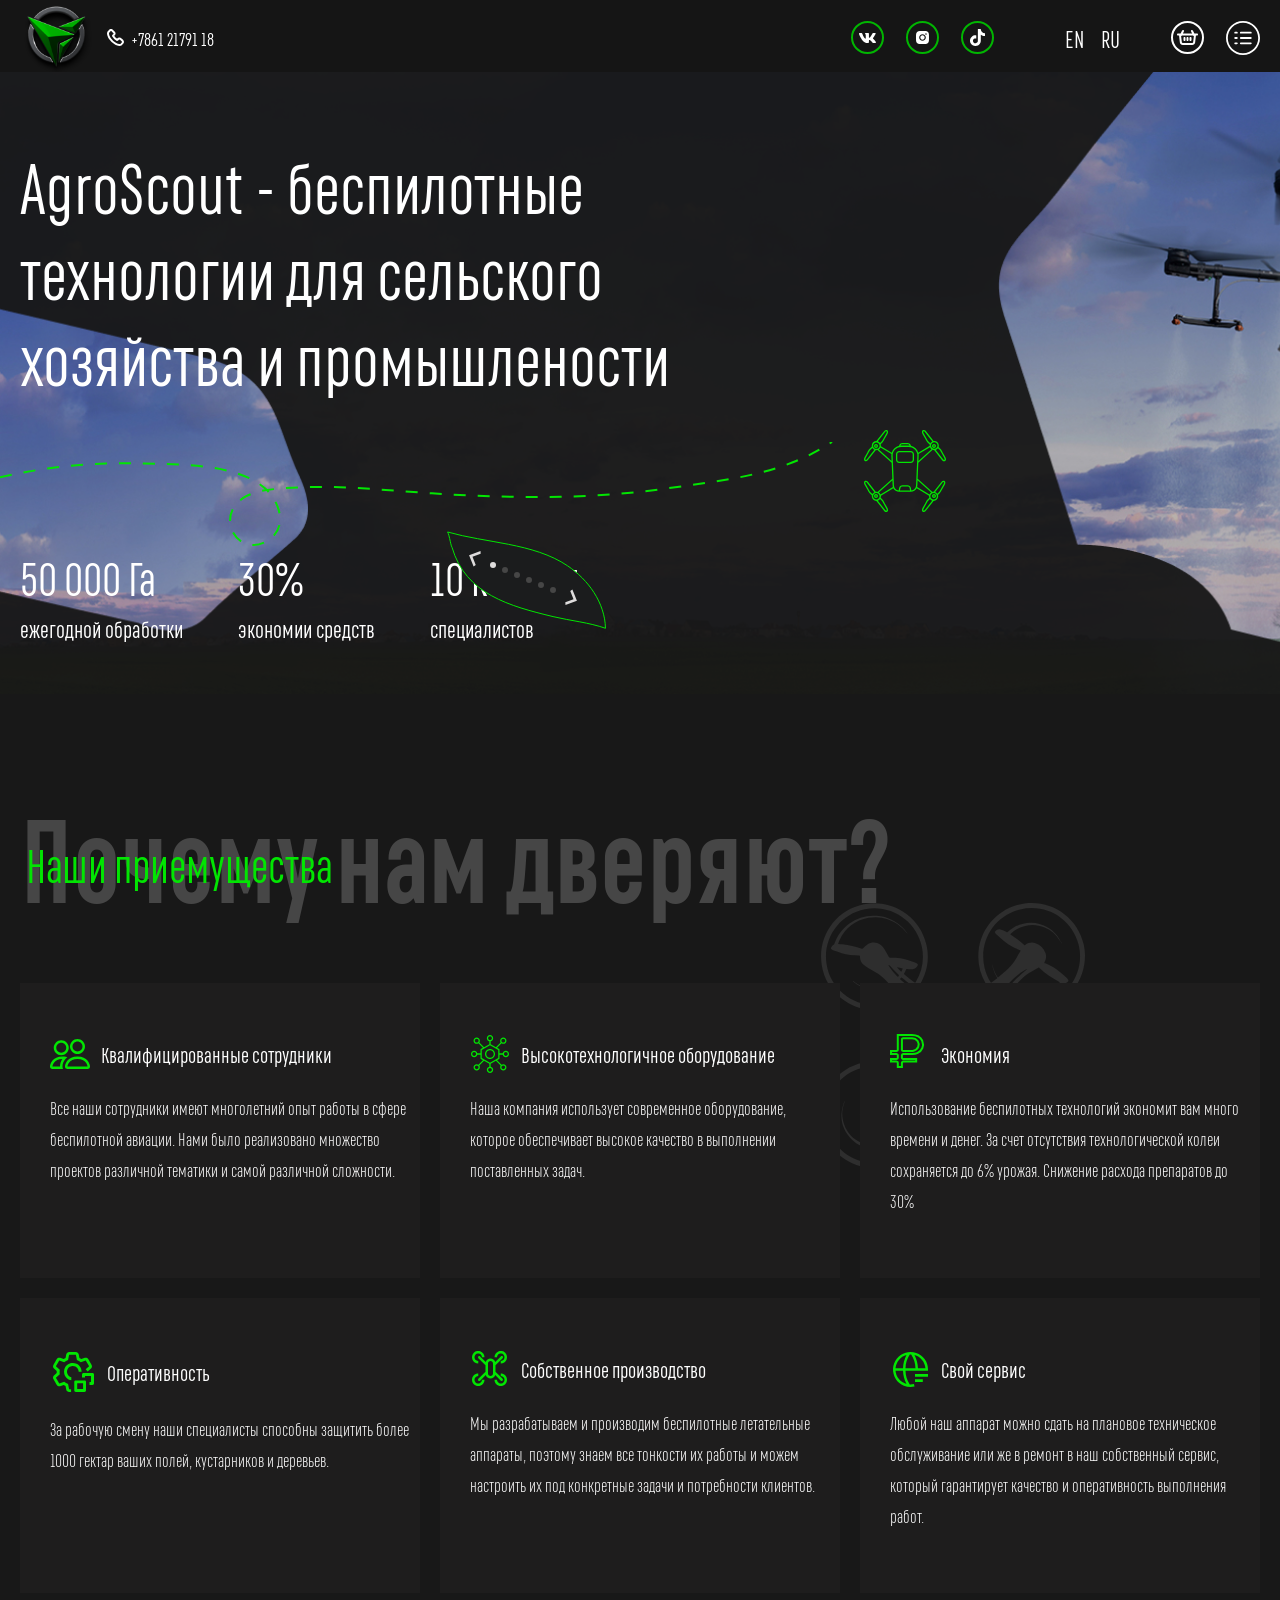
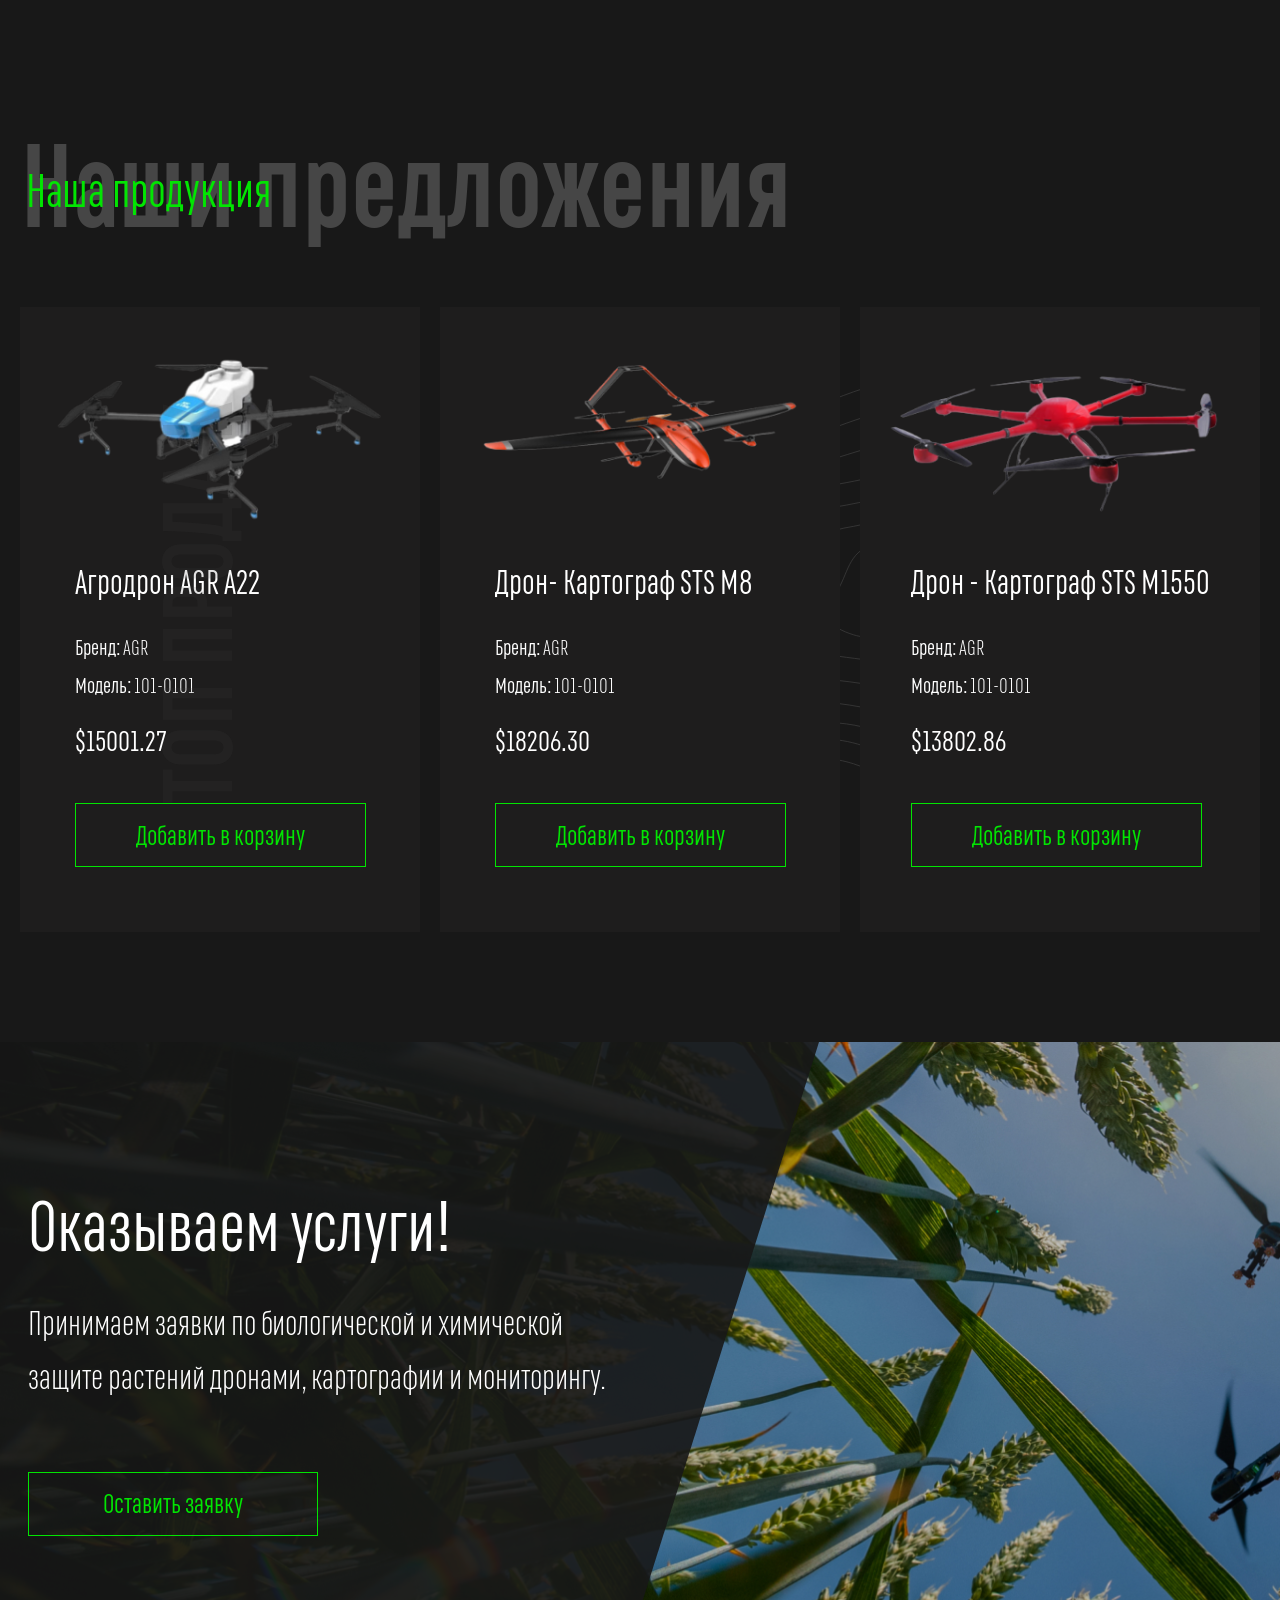
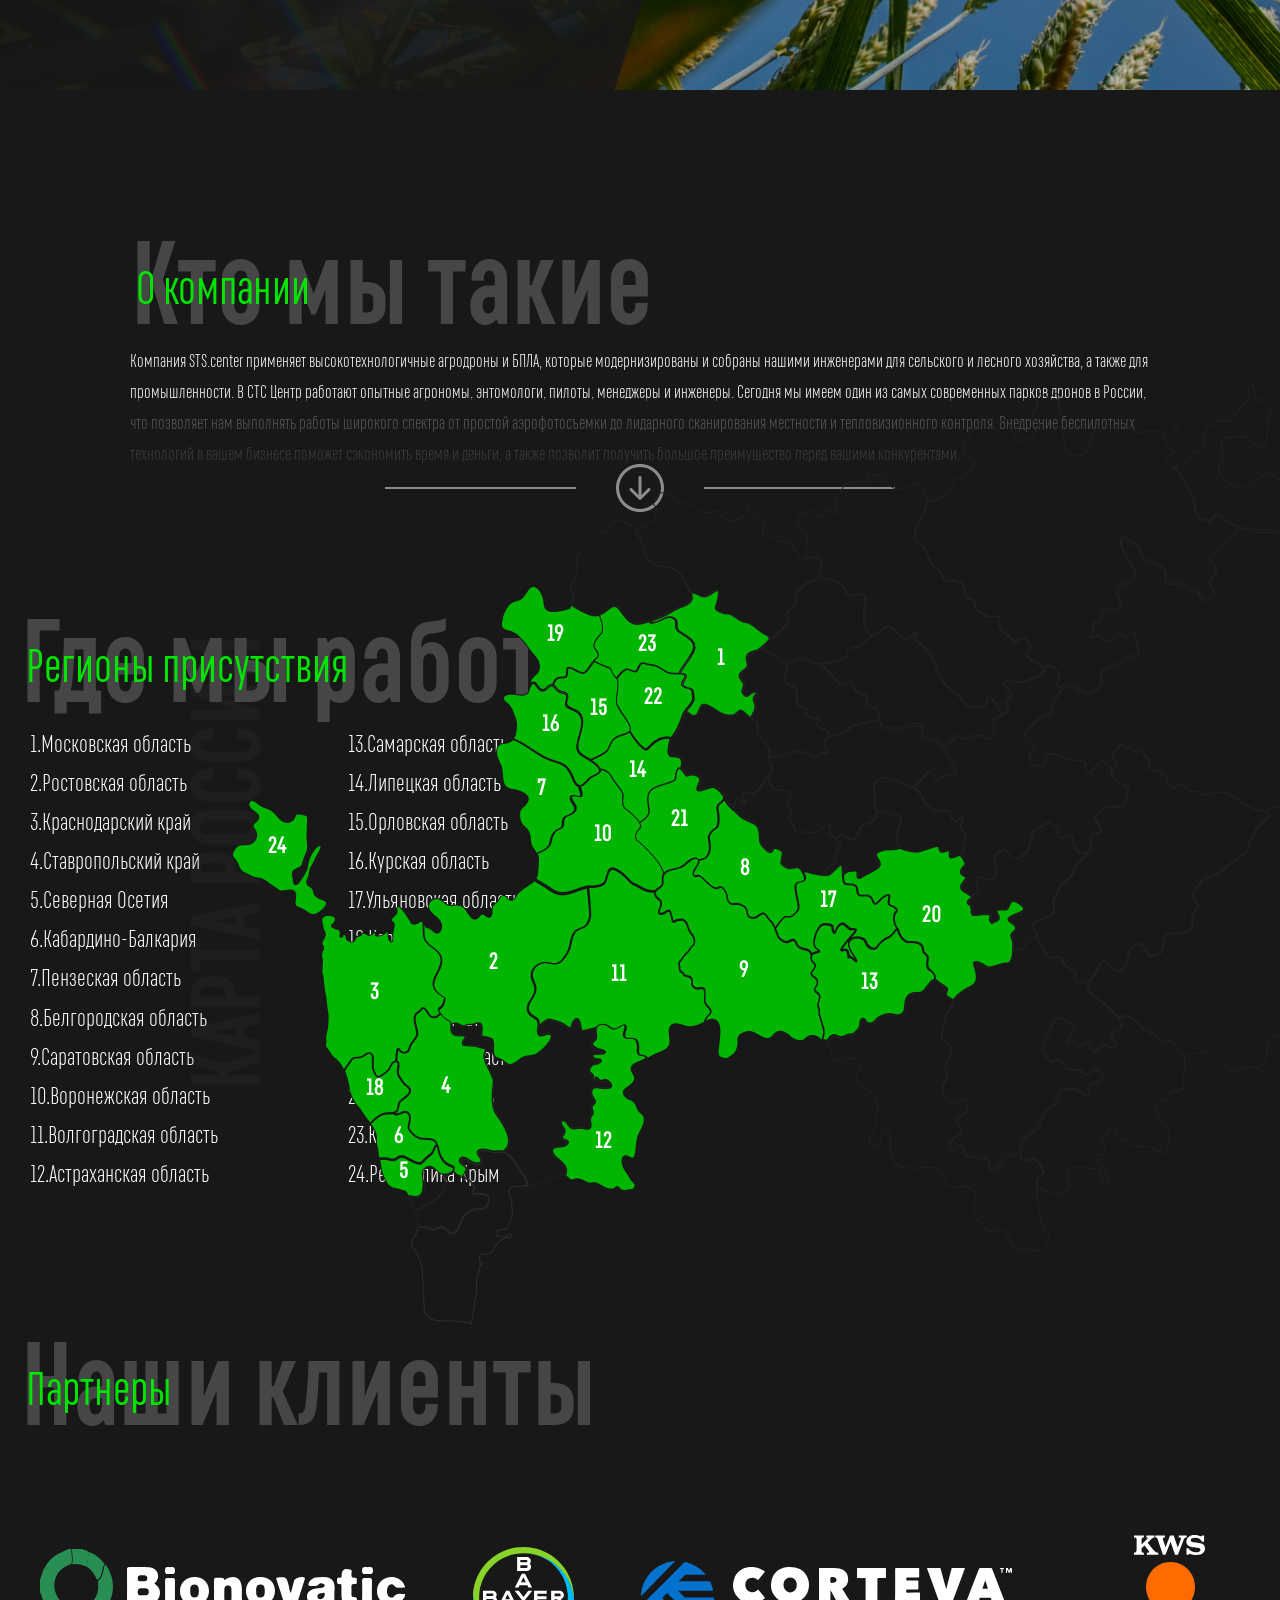
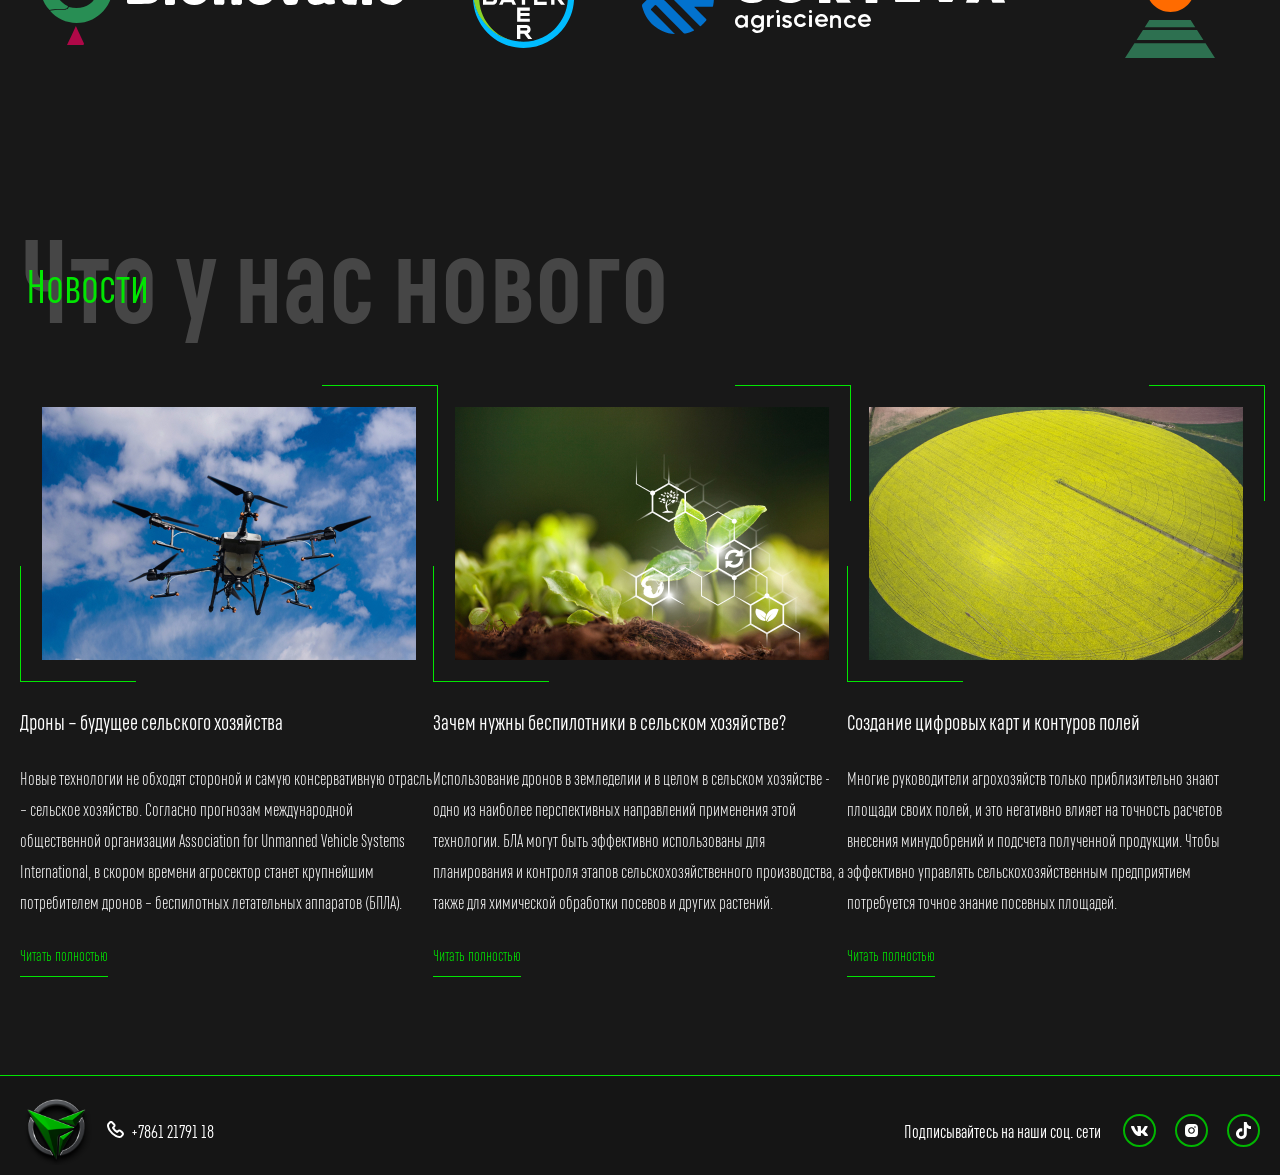
==== index.html @ d93235b0 "Drones ComV1" ====
<!DOCTYPE html>
<html lang="en">
<head>
    <meta charset="UTF-8">
    <meta name="viewport" content="width=device-width, initial-scale=1.0">
    <title>Главная</title>
    <link rel="stylesheet" href="style/main.css">
    <meta name="description" content="AgroScout - беспилотные технологии для сельского хозяйства и промышлености">
    <meta name="keywords" content="Дроны, Магазин, Покупка, Беспилотники, Сельское, Хозяйство">
    <link rel="shortcut icon" href="img/logo.ico" type="image/x-icon">
    <link rel="icon" href="img/logo.ico" type="Image/x-icon">
</head>
<body>
    <header>
        <div class="container">
            <div class="header">
                <div class="header__left">
                    <a href="index.html" class="logo"><img src="img/logo.svg" alt="logo"></a>
                    <a href="tel:+375290000000" class="tel"><img src="img/tel.svg" alt="tel">+7861 21791 18</a>
                </div>
                <div class="header__right">
                    <ul>
                        <li><a href="#"><img src="img/vk.svg" alt="vk"></a></li>
                        <li><a href="#"><img src="img/inst.svg" alt="inst"></a></li>
                        <li><a href="#"><img src="img/tt.svg" alt="tt"></a></li>
                    </ul>
                    <div class="langBar"><button>en</button><button>ru</button></div>
                    <div class="menu">
                        <button><img src="img/basket.svg" alt="basket"></button>
                        <button><img src="img/menu.svg" alt="menu"></button>
                    </div>
                </div>
            </div>
        </div>
    </header>
    <section class="main" id="main">
        <div class="container">
            <h1>AgroScout - беспилотные технологии для сельского хозяйства и промышлености</h1>
            <div class="lines">
                <img src="img/lineAr.svg" alt="lineAr">
                <img src="img/droneGr.svg" alt="droneGr" class="lines__drone">
            </div>
            <div class="plush">
                <div class="plush__content">
                    <div class="plushBg">
                        <img src="img/plush.svg" alt="plush">
                    </div>
                    <div class="textSlide">
                        <button id="arrowBgLeft">
                            <img src="img/arrow.svg" alt="arrow">
                        </button>
                            <ul class="points">
                                <li class="active" id="pointBg"></li>
                                <li id="pointBg"></li>
                                <li id="pointBg"></li>
                                <li id="pointBg"></li>
                                <li id="pointBg"></li>
                                <li id="pointBg"></li>
                            </ul>
                            <button id="arrowBgRight">
                                <img src="img/arrow.svg" alt="arrow">
                            </button>
                </div>
                </div>
            </div>
            <ul class="adv">
                <li><span>50 000 Га</span>ежегодной обработки</li>
                <li><span>30% </span>экономии средств</li>
                <li><span>10 команд</span> специалистов</li>
            </ul>
        </div>
    </section>
    <section class="advan">
        <div class="container">
            <h2 class="title">
                Почему нам дверяют?
                <span>Наши приемущества </span>
            </h2>
            <div class="droneGray">
                <img src="img/droneGray.svg" alt="droneGray">
            </div>
            <div class="block">
                <div class="block__item">
                    <h3><img src="img/people.svg" alt="people">Квалифицированные сотрудники</h3>
                    <p>Все наши сотрудники имеют многолетний опыт работы в сфере беспилотной авиации. Нами было реализовано множество проектов различной тематики и самой различной сложности.   </p>
                </div>
                <div class="block__item">
                    <h3><img src="img/tech.svg" alt="tech">Высокотехнологичное оборудование</h3>
                    <p>Наша компания использует современное оборудование, которое обеспечивает высокое качество в выполнении поставленных задач. </p>
                </div>
                <div class="block__item">
                    <h3><img src="img/save.svg" alt="save">Экономия</h3>
                    <p>Использование беспилотных технологий экономит вам много времени и денег. За счет отсутствия технологической колеи сохраняется до 6% урожая. Снижение расхода препаратов до 30%</p>
                </div>
                <div class="block__item">
                    <h3><img src="img/set.svg" alt="set">Оперативность</h3>
                    <p>За рабочую смену наши специалисты способны защитить более 1000 гектар ваших полей, кустарников и деревьев.</p>
                </div>
                <div class="block__item">
                    <h3><img src="img/droneIc.svg" alt="droneIc">Собственное производство </h3>
                    <p>Мы разрабатываем и производим беспилотные летательные аппараты, поэтому знаем все тонкости их работы и можем настроить их под конкретные задачи и потребности клиентов.</p>
                </div>
                <div class="block__item">
                    <h3><img src="img/world.svg" alt="world">Свой сервис</h3>
                    <p>Любой наш аппарат можно сдать на плановое техническое обслуживание или же в ремонт в наш собственный сервис, который гарантирует качество и оперативность выполнения работ.  </p>
                </div>
            </div>
        </div>
    </section>
    <section class="product">
        <div class="container">
            <h2 class="title">Наши предложения<span>Наша продукция</span></h2>
            <div class="bgLine">
                <img src="img/bgLine.svg" alt="bgLine">
            </div>
            <p class="backText">
                топ продаж
            </p>
            <div class="block">
                <div class="block__item">
                    <img src="img/AGR22.png" alt="AGR22">
                    <div class="text">
                        <h3>Агродрон AGR A22</h3>
                        <ul>
                            <li>Бренд: <span>AGR</span></li>
                            <li>Модель: <span>101-0101</span></li>
                        </ul>
                        <p>$15001.27</p>
                        <button>Добавить в корзину</button>
                    </div>
                </div>
                <div class="block__item">
                    <img src="img/STS8.png" alt="STS8">
                    <div class="text">
                        <h3>Дрон- Картограф STS M8</h3>
                        <ul>
                            <li>Бренд: <span>AGR</span></li>
                            <li>Модель: <span>101-0101</span></li>
                        </ul>
                        <p>$18206.30</p>
                        <button>Добавить в корзину</button>
                    </div>
                </div>
                <div class="block__item">
                    <img src="img/STS1550.png" alt="STS1550">
                    <div class="text">
                        <h3>Дрон - Картограф STS M1550</h3>
                        <ul>
                            <li>Бренд: <span>AGR</span></li>
                            <li>Модель: <span>101-0101</span></li>
                        </ul>
                        <p>$13802.86</p>
                        <button>Добавить в корзину</button>
                    </div>
                </div>
            </div>
        </div>
    </section>
    <section class="serv">
        <div class="container">
            <div class="text">
                <h2>Оказываем услуги!</h2>
                <p>Принимаем заявки по биологической и химической защите растений дронами, картографии и мониторингу.</p>
                <button>Оставить заявку</button>
            </div>
        </div>
    </section>
    <section class="about">
        <div class="container">
            <h2 class="title">Кто мы такие<span>О компании</span></h2>
            <div class="textTran">
                <p>Компания STS.center применяет высокотехнологичные агродроны и БПЛА, которые модернизированы и собраны нашими инженерами для сельского и лесного хозяйства, а также для промышленности. В СТС Центр работают опытные агрономы, энтомологи, пилоты, менеджеры и инженеры. Сегодня мы имеем один из самых современных парков дронов в России, что позволяет нам выполнять работы широкого спектра от простой аэрофотосъемки до лидарного сканирования местности и тепловизионного контроля. Внедрение беспилотных технологий в вашем бизнесе поможет сэкономить время и деньги, а также позволит получить большое преимущество перед вашими конкурентами.</p>
                <div class="blockView">
                    <div class="dark"></div>
                    <div class="arr">
                        <div class="line"></div>
                        <button><img src="img/arrowBtn.svg" alt="arrowBtn"></button>
                        <div class="line"></div>
                    </div>
                </div>
            </div>
        </div>
    </section>
    <section class="map">
        <div class="container">
            <h2 class="title">Где мы работаем<span>Регионы присутствия</span></h2>
            <p class="backText">
                карта россии
            </p>
            <div class="block">
                <ul>
                    <li>Московская область</li>
                    <li>Ростовская область</li>
                    <li>Краснодарский край</li>
                    <li>Ставропольский край</li>
                    <li>Северная Осетия</li>
                    <li>Кабардино-Балкария</li>
                    <li>Пензеская область</li>
                    <li>Белгородская область</li>
                    <li>Саратовская область</li>
                    <li>Воронежская область</li>
                    <li>Волгоградская область</li>
                    <li>Астраханская область</li>
                    <li>Самарская область</li>
                    <li>Липецкая область</li>
                    <li>Орловская область</li>
                    <li>Курская область</li>
                    <li>Ульяновская область</li>
                    <li>Карачаево-Черкессия</li>
                    <li>Брянская область</li>
                    <li>Республика Татарстан</li>
                    <li>Тамбовская область</li>
                    <li>Тульская область</li>
                    <li>Калужская область</li>
                    <li>Республика Крым</li>
                </ul>
            </div>
            <div class="mapImg">
                <img src="img/map.png" alt="map">
            </div>
        </div>
    </section>
    <section class="par">
        <div class="container">
            <h2 class="title">Наши клиенты <span>Партнеры</span></h2>
            <div class="block"><a href="#"><img src="img/bio.svg" alt="bio"></a><a href="#"><img src="img/bay.svg" alt="bay"></a><a href="#"><img src="img/cort.svg" alt="cort"></a><a href="#"><img src="img/kws.svg" alt="kws"></a></div>
        </div>
    </section>
    <section class="news">
        <div class="container">
            <h2 class="title">Что у нас нового<span>Новости</span></h2>
            <div class="block">
                <div class="item">
                    <div class="new">
                        <img src="img/newFirst.jpg" alt="newFirst">
                    </div>
                    <h3>Дроны – будущее сельского хозяйства</h3>
                    <p>Новые технологии не обходят стороной и самую консервативную отрасль – сельское хозяйство. Согласно прогнозам международной общественной организации Association for Unmanned Vehicle Systems International, в скором времени агросектор станет крупнейшим потребителем дронов – беспилотных летательных аппаратов (БПЛА).</p>
                    <a href="#">Читать полностью</a>
                </div>
                <div class="item">
                    <div class="new">
                        <img src="img/newSecond.jpg" alt="newSecond">
                    </div>
                    <h3>Зачем нужны беспилотники в сельском хозяйстве?</h3>
                    <p>Использование дронов в земледелии и в целом в сельском хозяйстве - одно из наиболее перспективных направлений применения этой технологии. БЛА могут быть эффективно использованы для планирования и контроля этапов сельскохозяйственного производства, а также для химической обработки посевов и других растений. </p>
                    <a href="#">Читать полностью</a>
                </div>
                <div class="item">
                    <div class="new">
                        <img src="img/newThird.jpg" alt="newThird">
                    </div>
                    <h3>Создание цифровых карт и контуров полей</h3>
                    <p>Многие руководители агрохозяйств только приблизительно знают площади своих полей, и это негативно влияет на точность расчетов внесения минудобрений и подсчета полученной продукции. Чтобы эффективно управлять сельскохозяйственным предприятием потребуется точное знание посевных площадей.</p>
                    <a href="#">Читать полностью</a>
                </div>
            </div>
        </div>
    </section>
    <footer>
        <div class="container">
            <div class="footer">
                <div class="footer__left">
                    <a href="index.html" class="logo"><img src="img/logo.svg" alt="logo"></a>
                    <a href="tel:+37529000000" class="tel"><img src="img/tel.svg" alt="tel">+7861 21791 18</a>
                </div>
                <div class="footer__right">
                    <p>Подписывайтесь на наши соц. сети</p>
                    <ul>
                        <li><a href="#"><img src="img/vk.svg" alt="vk"></a></li>
                        <li><a href="#"><img src="img/inst.svg" alt="inst"></a></li>
                        <li><a href="#"><img src="img/tt.svg" alt="tt"></a></li>
                    </ul>
                </div>
            </div>
        </div>
    </footer>
    <script src="scripts/script.js"></script>
</body>
</html>
---- style/main.css ----
html {
  scroll-behavior: smooth;
}

body {
  background-color: var(--page-bg);
  color: var(--text-color);
  font-family: var(--font-main);
}

.container {
  padding: 0 var(--container-padding);
  max-width: var(--container-width);
  margin: 0 auto;
}

.container-right {
  /* overflow-x: hidden; */
  padding-left: calc((100% - var(--container-width)) / 2 + var(--container-padding));
}
@media (max-width: var(--laptop-size)) {
  .container-right {
    padding-left: var(--container-padding);
  }
}

.container-left {
  /* overflow-x: hidden; */
  padding-right: calc((100% - var(--container-width)) / 2 + var(--container-padding));
}
@media (max-width: var(--laptop-size)) {
  .container-left {
    padding-right: var(--container-padding);
  }
}

@font-face {
  font-family: "RF Rufo";
  src: url("../fonts/RFRufo-Regular.eot");
  src: local("../fonts/RFRufo-Regular"), local("RFRufo-Regular"), url("../fonts/RFRufo-Regular.eot?#iefix") format("embedded-opentype"), url("../fonts/RFRufo-Regular.woff2") format("woff2"), url("../fonts/RFRufo-Regular.woff") format("woff");
  font-weight: normal;
  font-style: normal;
}
@font-face {
  font-family: "RF Rufo";
  src: url("../fonts/RFRufo-Bold.eot");
  src: local("../fonts/RFRufo-Bold"), local("RFRufo-Regular"), url("../fonts/RFRufo-Bold?#iefix") format("embedded-opentype"), url("../fonts/RFRufo-Bold.woff2") format("woff2"), url("../fonts/RFRufo-Bold.woff") format("woff");
  font-weight: bold;
  font-style: normal;
}
@font-face {
  font-family: "RF Rufo";
  src: url("../fonts/RFRufo-Light.eot");
  src: local("../fonts/RFRufo-Light"), local("RFRufo-Regular"), url("../fonts/RFRufo-Light?#iefix") format("embedded-opentype"), url("../fonts/RFRufo-Light.woff2") format("woff2"), url("../fonts/RFRufo-Light.woff") format("woff");
  font-weight: 300;
  font-style: normal;
}
footer {
  background: #151515;
  border-top: 1px solid #02e502;
  padding: 20px 0 10px 0;
}
footer .footer {
  display: flex;
  align-items: center;
  justify-content: space-between;
}
footer .footer__left {
  display: flex;
  align-items: center;
  gap: 4px 11px;
}
footer .footer__left .tel {
  display: flex;
  align-items: center;
  gap: 2px;
  font-family: var(--font-family);
  font-weight: 400;
  font-size: 18px;
  color: #fff;
}
footer .footer__right {
  display: flex;
  align-items: center;
  gap: 22px;
}
footer .footer__right p {
  font-family: var(--font-family);
  font-weight: 400;
  font-size: 18px;
  line-height: 100%;
  color: #fff;
}
footer .footer__right ul {
  display: flex;
  align-items: center;
  gap: 19px;
}

header {
  background: #151515;
  padding-top: 3px;
}
header .header {
  display: flex;
  align-items: center;
  justify-content: space-between;
}
header .header__left {
  display: flex;
  align-items: center;
  gap: 11px;
}
header .header__left .tel {
  display: flex;
  align-items: center;
  gap: 2px;
  font-family: var(--font-family);
  font-weight: 400;
  font-size: 18px;
  color: #fff;
}
header .header__right {
  display: flex;
  align-items: center;
}
header .header__right ul {
  display: flex;
  align-items: center;
  gap: 22px;
}
header .header__right .langBar {
  margin: 0 51px 0 71px;
  display: flex;
  align-items: center;
  gap: 17px;
}
header .header__right .langBar button {
  font-family: var(--font-family);
  font-weight: 400;
  font-size: 24px;
  text-transform: uppercase;
  color: #fff;
}
header .header__right .menu {
  display: flex;
  align-items: center;
  gap: 22px;
}

/* Reset and base styles  */
* {
  padding: 0px;
  margin: 0px;
  border: none;
  pointer-events: auto;
}

body {
  pointer-events: none;
}

*,
*::before,
*::after {
  box-sizing: border-box;
}

/* Links */
a, a:link, a:visited {
  text-decoration: none;
}

a:hover {
  text-decoration: none;
}

/* Common */
aside, nav, footer, header, section, main {
  display: block;
}

h1, h2, h3, h4, h5, h6, p {
  font-size: inherit;
  font-weight: inherit;
}

ul, ul li {
  list-style: none;
}

img {
  vertical-align: top;
}

img, svg {
  max-width: 100%;
  height: auto;
}

address {
  font-style: normal;
}

/* Form */
input, textarea, button, select {
  font-family: inherit;
  font-size: inherit;
  color: inherit;
  background-color: transparent;
}

input::-ms-clear {
  display: none;
}

button, input[type=submit] {
  display: inline-block;
  box-shadow: none;
  background-color: transparent;
  background: none;
  cursor: pointer;
}

input:focus, input:active,
button:focus, button:active {
  outline: none;
}

button::-moz-focus-inner {
  padding: 0;
  border: 0;
}

label {
  cursor: pointer;
}

legend {
  display: block;
}

.none {
  display: none !important;
}

.visually-hidden {
  position: absolute;
  width: 1px;
  height: 1px;
  margin: -1px;
  border: 0;
  padding: 0;
  white-space: nowrap;
  clip-path: inset(100%);
  clip: rect(0 0 0 0);
  overflow: hidden;
}

.no-scroll {
  overflow-y: hidden;
}

:root {
  --container-width: 1313px;
  --container-padding: 20px;
  --font-family: "RF Rufo", sans-serif;
}

.container {
  box-sizing: content-box;
}

body {
  background: #181818;
}

.main {
  z-index: -10;
  padding: 100px 0 54px 0;
  background-image: url("../img/bgFirst.jpg");
  background-repeat: no-repeat !important;
  margin-top: -32px;
  background-size: cover !important;
  position: relative;
}
.main::after {
  content: "";
  z-index: -5;
  width: 100%;
  height: 100%;
  position: absolute;
  top: 26px;
  left: 0;
  background-image: url("../img/backGray.png");
  background-repeat: no-repeat;
  background-size: cover;
}
.main .plush {
  position: absolute;
  bottom: 65px;
  right: 674px;
}
.main .plush__content {
  position: relative;
}
.main .plush__content .textSlide {
  display: flex;
  align-items: flex-end;
  position: absolute;
  top: 10px;
  left: 12px;
}
.main .plush__content .textSlide #arrowBgRight {
  transform: rotate(180deg);
  margin-bottom: -42px;
}
.main .plush__content .textSlide .points {
  margin-bottom: -20px;
  display: flex;
  gap: 6px;
}
.main .plush__content .textSlide .points li {
  width: 6px;
  height: 6px;
  background-color: #464646;
  border-radius: 50%;
}
.main .plush__content .textSlide .points li:nth-child(2) {
  margin-top: 5px;
}
.main .plush__content .textSlide .points li:nth-child(3) {
  margin-top: 10px;
}
.main .plush__content .textSlide .points li:nth-child(4) {
  margin-top: 15px;
}
.main .plush__content .textSlide .points li:nth-child(5) {
  margin-top: 20px;
}
.main .plush__content .textSlide .points li:nth-child(6) {
  margin-top: 25px;
}
.main .plush__content .textSlide .points .active {
  background-color: #dedcdc;
}
.main .lines {
  position: absolute;
  left: 0;
  bottom: 148px;
  display: flex;
  align-items: start;
  gap: 30px;
}
.main .lines__drone {
  margin-top: -13px;
}
.main h1 {
  margin-bottom: 154px;
  max-width: 663px;
  font-family: var(--font-family);
  font-weight: 400;
  font-size: 72px;
  color: #fff;
}
.main .adv {
  display: flex;
  align-items: center;
  gap: 55px;
}
.main .adv li {
  display: flex;
  flex-direction: column;
  gap: 16px;
  font-family: var(--font-family);
  font-weight: 400;
  font-size: 24px;
  line-height: 100%;
  color: #fff;
}
.main .adv li span {
  font-family: var(--font-family);
  font-weight: 400;
  font-size: 48px;
  line-height: 100%;
  color: #fff;
}

.title {
  position: relative;
  font-family: var(--font-family);
  font-weight: 700;
  font-size: 120px;
  color: rgba(255, 255, 255, 0.2);
}
.title span {
  top: 60px;
  z-index: 10;
  position: absolute;
  left: 6px;
  font-family: var(--font-family);
  font-weight: 400;
  font-size: 48px;
  line-height: 100%;
  color: #02e502;
}

.advan {
  padding: 85px 0 110px 0;
  position: relative;
}
.advan .droneGray {
  position: absolute;
  top: 209px;
  right: 195px;
  z-index: -5;
}
.advan .block {
  margin-top: 60px;
  display: grid;
  grid-template-columns: repeat(3, 1fr);
  grid-template-rows: repeat(2, 1fr);
  grid-column-gap: 20px;
  grid-row-gap: 20px;
}
.advan .block__item {
  padding: 51px 0 62px 30px;
  background: #1e1d1d;
}
.advan .block__item:nth-child(1) {
  grid-area: 1/1/2/2;
}
.advan .block__item:nth-child(2) {
  grid-area: 1/2/2/3;
}
.advan .block__item:nth-child(3) {
  grid-area: 1/3/2/4;
}
.advan .block__item:nth-child(4) {
  grid-area: 2/1/3/2;
}
.advan .block__item:nth-child(5) {
  grid-area: 2/2/3/3;
}
.advan .block__item:nth-child(6) {
  grid-area: 2/3/3/4;
}
.advan .block__item h3 {
  display: flex;
  align-items: center;
  gap: 11px;
  margin-bottom: 18px;
  font-family: var(--font-family);
  font-weight: 400;
  font-size: 22px;
  line-height: 100%;
  color: #fff;
}
.advan .block__item p {
  font-family: var(--font-family);
  font-weight: 300;
  font-size: 18px;
  line-height: 172%;
  color: #fff;
  max-width: 359px;
}

.backText {
  position: absolute;
  left: -12px;
  bottom: 389px;
  font-family: var(--font-family);
  font-weight: 700;
  font-size: 100px;
  line-height: 100%;
  text-transform: uppercase;
  color: rgba(70, 70, 70, 0.15);
  transform: rotate(-90deg);
  transform-origin: 50% 50%;
}

.product {
  padding-bottom: 110px;
  position: relative;
}
.product .bgLine {
  position: absolute;
  right: 42px;
  bottom: -6px;
  z-index: -5;
}
.product .block {
  margin-top: 60px;
  display: flex;
  align-items: center;
  gap: 20px;
}
.product .block__item {
  padding: 14px 25px 65px 25px;
  display: flex;
  flex-direction: column;
  align-items: center;
  background: #1e1d1d;
}
.product .block__item .text {
  margin-top: 27px;
}
.product .block__item .text h3 {
  font-family: var(--font-family);
  font-weight: 400;
  font-size: 34px;
  line-height: 100%;
  color: #fff;
}
.product .block__item .text ul {
  margin: 30px 0 20px 0;
  display: flex;
  flex-direction: column;
}
.product .block__item .text ul li {
  font-family: var(--font-family);
  font-weight: 400;
  font-size: 22px;
  line-height: 173%;
  color: #fff;
}
.product .block__item .text ul li span {
  font-weight: 300;
}
.product .block__item .text p {
  margin-bottom: 50px;
  font-family: var(--font-family);
  font-weight: 400;
  font-size: 30px;
  line-height: 100%;
  color: #fff;
}
.product .block__item .text button {
  font-family: var(--font-family);
  font-weight: 400;
  font-size: 28px;
  line-height: 100%;
  color: #02e502;
  padding: 15px 60px 19px 60px;
  border: 1px solid #02e502;
}

.serv {
  background-image: url("../img/bgDrone.jpg");
  background-repeat: no-repeat;
  background-size: cover;
  position: relative;
  z-index: -11;
}
.serv::after {
  content: "";
  position: absolute;
  top: 0;
  bottom: 0;
  width: 64%;
  height: 100%;
  top: 0;
  left: 0;
  background-color: rgba(24, 24, 24, 0.9);
  z-index: -10;
  clip-path: polygon(0 0, 100% 0, 75% 100%, 0 100%);
}
.serv {
  padding: 154px 0 154px 8px;
}
.serv .text h2 {
  font-family: var(--font-family);
  font-weight: 400;
  font-size: 72px;
  line-height: 67%;
  color: #fff;
}
.serv .text p {
  margin: 50px 0 70px 0;
  font-family: var(--font-family);
  font-weight: 300;
  font-size: 34px;
  line-height: 159%;
  color: #fff;
  max-width: 593px;
}
.serv .text button {
  font-family: var(--font-family);
  font-weight: 400;
  font-size: 28px;
  line-height: 100%;
  color: #02e502;
  border: 1px solid #02e502;
  padding: 14px 74px 20px 74px;
}

.about {
  padding: 110px;
}
.about .textTran {
  position: relative;
}
.about .textTran p {
  max-width: 1195px;
  font-family: var(--font-family);
  font-weight: 300;
  font-size: 18px;
  line-height: 172%;
  color: #fff;
}
.about .textTran .blockView {
  width: 100%;
}
.about .textTran .blockView .dark {
  position: absolute;
  top: 54px;
  left: 0;
  height: 94px;
  width: 100%;
  background: linear-gradient(0deg, #181818 0%, rgba(24, 24, 24, 0.63) 100%);
}
.about .textTran .blockView .arr {
  position: absolute;
  bottom: -44px;
  left: 50%;
  transform: translateX(-50%);
  display: flex;
  align-items: center;
  justify-content: center;
  gap: 40px;
}
.about .textTran .blockView .line {
  background-color: #8d8b8b;
  width: 200px;
  height: 2px;
}

.map {
  position: relative;
  padding-bottom: 110px;
}
.map .mapImg {
  position: absolute;
  right: 0;
  bottom: -23px;
}
.map .block {
  display: flex;
  justify-content: flex-start;
  margin-left: 10px;
}
.map .block ul {
  max-height: 471px;
  display: flex;
  flex-direction: column;
  gap: 0 130px;
  flex-wrap: wrap;
  list-style: auto;
  list-style-type: none;
  counter-reset: num;
}
.map .block ul li {
  counter-increment: num;
  display: flex;
  align-items: center;
  font-family: var(--font-family);
  font-weight: 300;
  font-size: 24px;
  line-height: 163%;
  color: #fff;
}
.map .block ul li::before {
  content: counter(num) ".";
}

.par .block {
  margin-left: 20px;
  margin-top: 60px;
  display: flex;
  align-items: center;
  justify-content: space-between;
}

.news {
  padding: 110px 0;
}
.news .block {
  display: flex;
  align-items: center;
  justify-content: space-between;
  margin-top: 64px;
}
.news .block .item .new {
  margin-left: 22px;
  display: inline-block;
  position: relative;
}
.news .block .item .new::before {
  content: "";
  position: absolute;
  bottom: -22px;
  left: -22px;
  width: 116px;
  height: 116px;
  border-bottom: #02E602 solid 1px;
  border-left: #02E602 solid 1px;
}
.news .block .item .new::after {
  content: "";
  position: absolute;
  top: -22px;
  right: -22px;
  width: 116px;
  height: 116px;
  border-top: #02E602 solid 1px;
  border-right: #02E602 solid 1px;
}
.news .block .item h3 {
  font-family: var(--font-family);
  font-weight: 400;
  font-size: 22px;
  line-height: 100%;
  color: #fff;
  margin-top: 50px;
}
.news .block .item p {
  margin: 30px 0;
  max-width: 422px;
  font-family: var(--font-family);
  font-weight: 300;
  font-size: 18px;
  line-height: 172%;
  color: #fff;
}
.news .block .item a {
  padding-bottom: 12px;
  font-family: var(--font-family);
  font-weight: 300;
  font-size: 16px;
  line-height: 100%;
  color: #02e502;
  border-bottom: 1px solid #02e502;
}/*# sourceMappingURL=main.css.map */
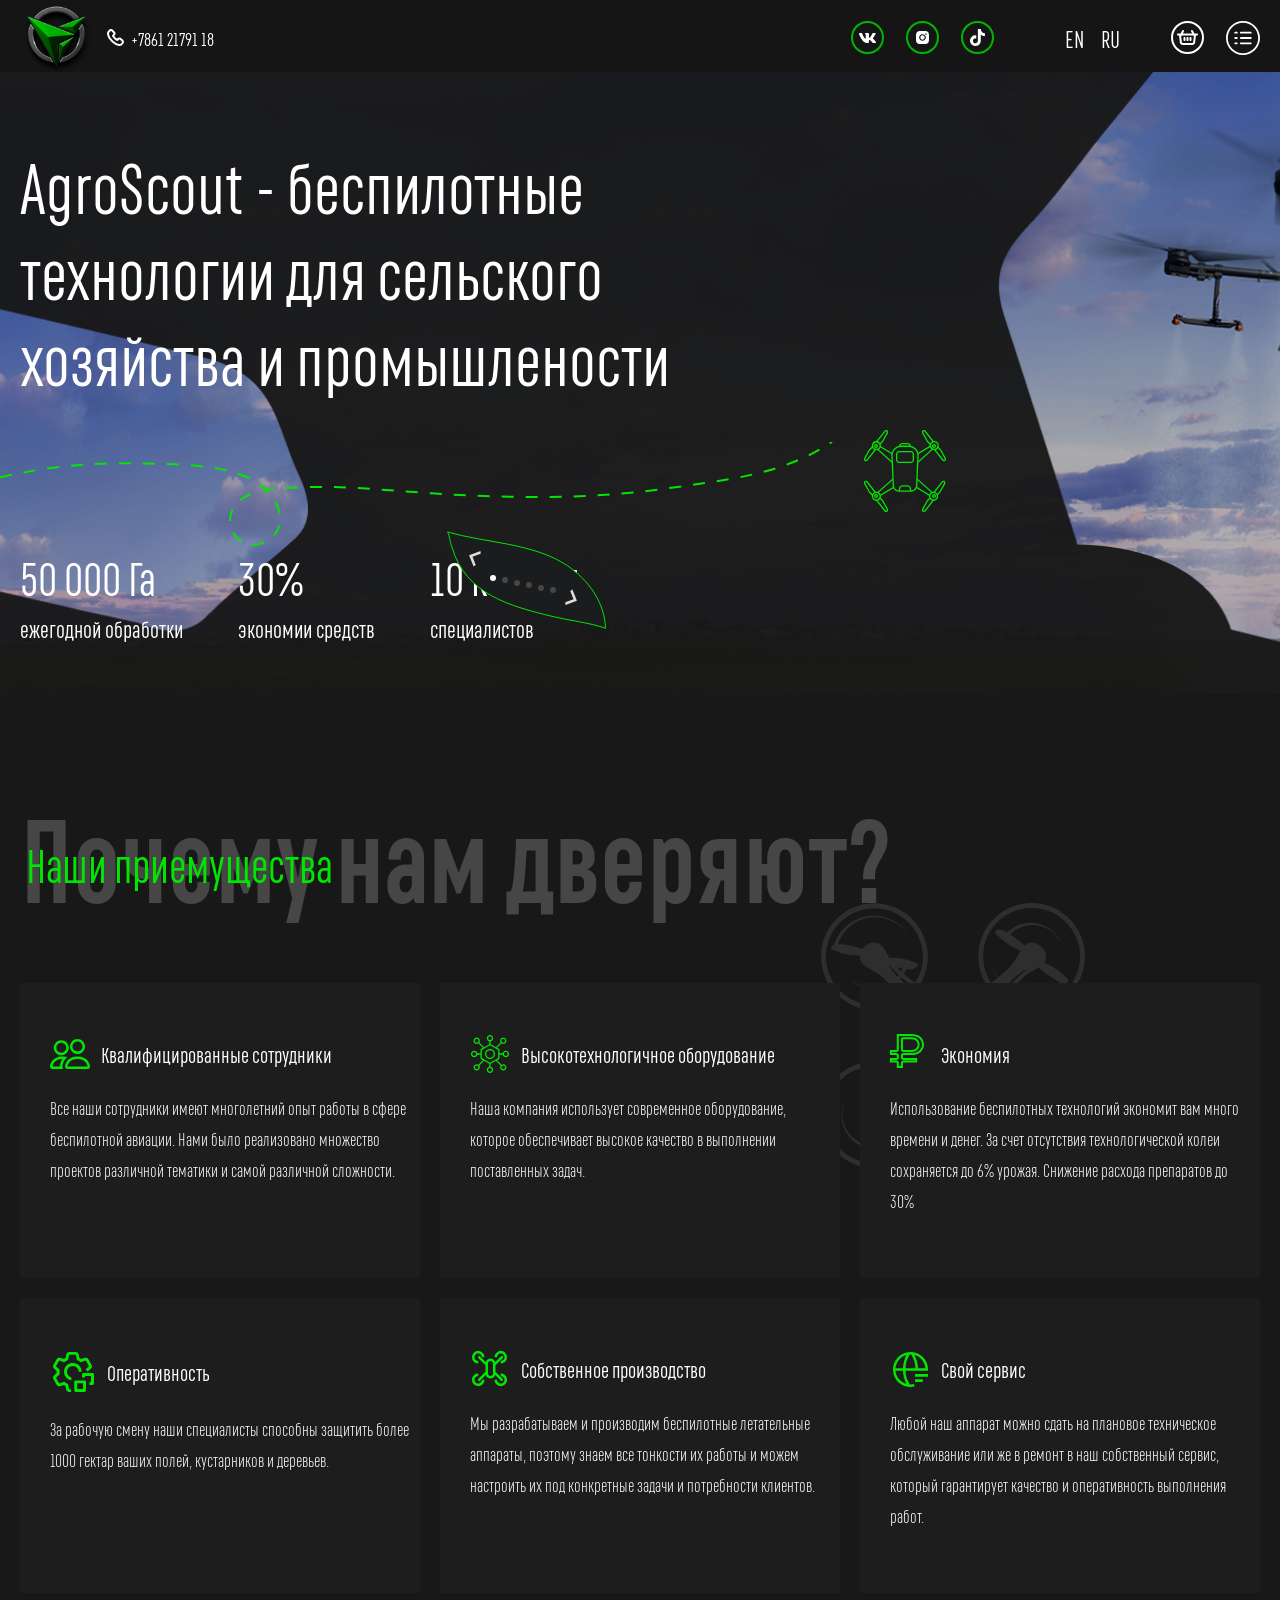
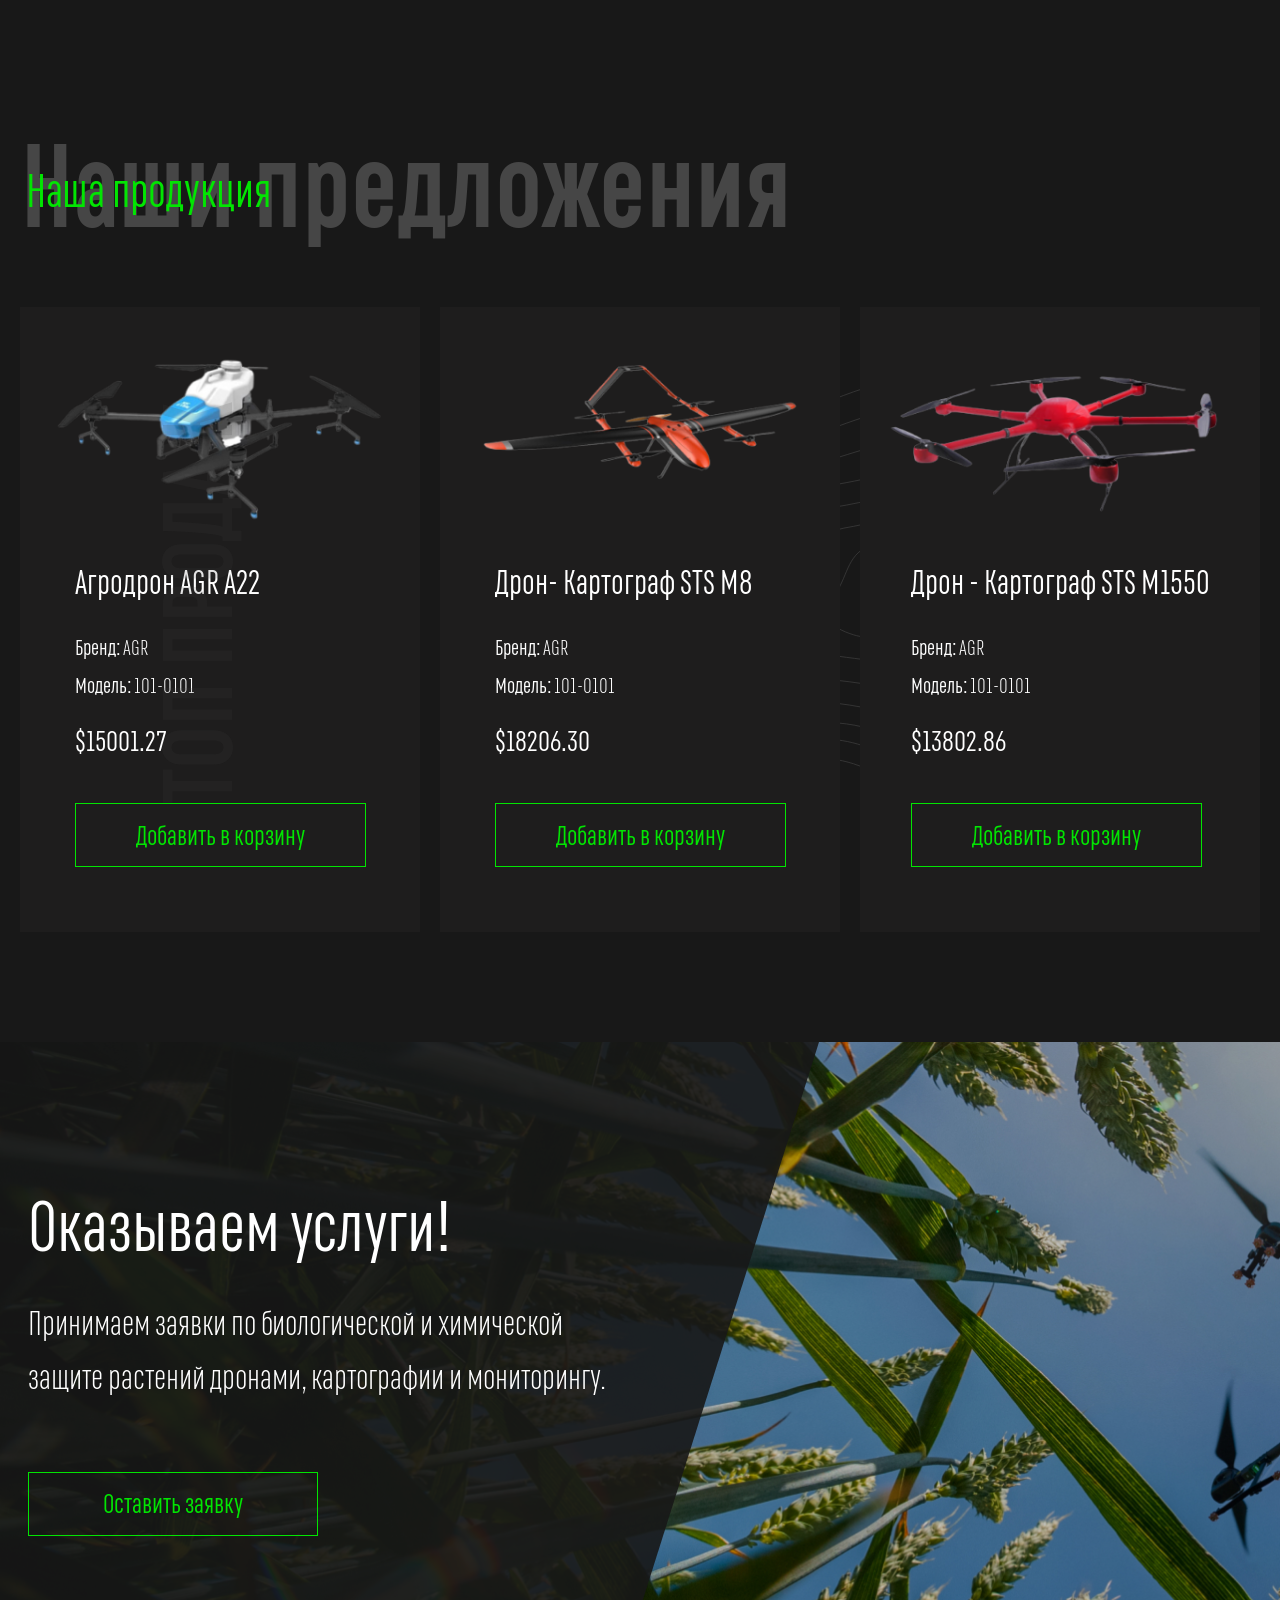
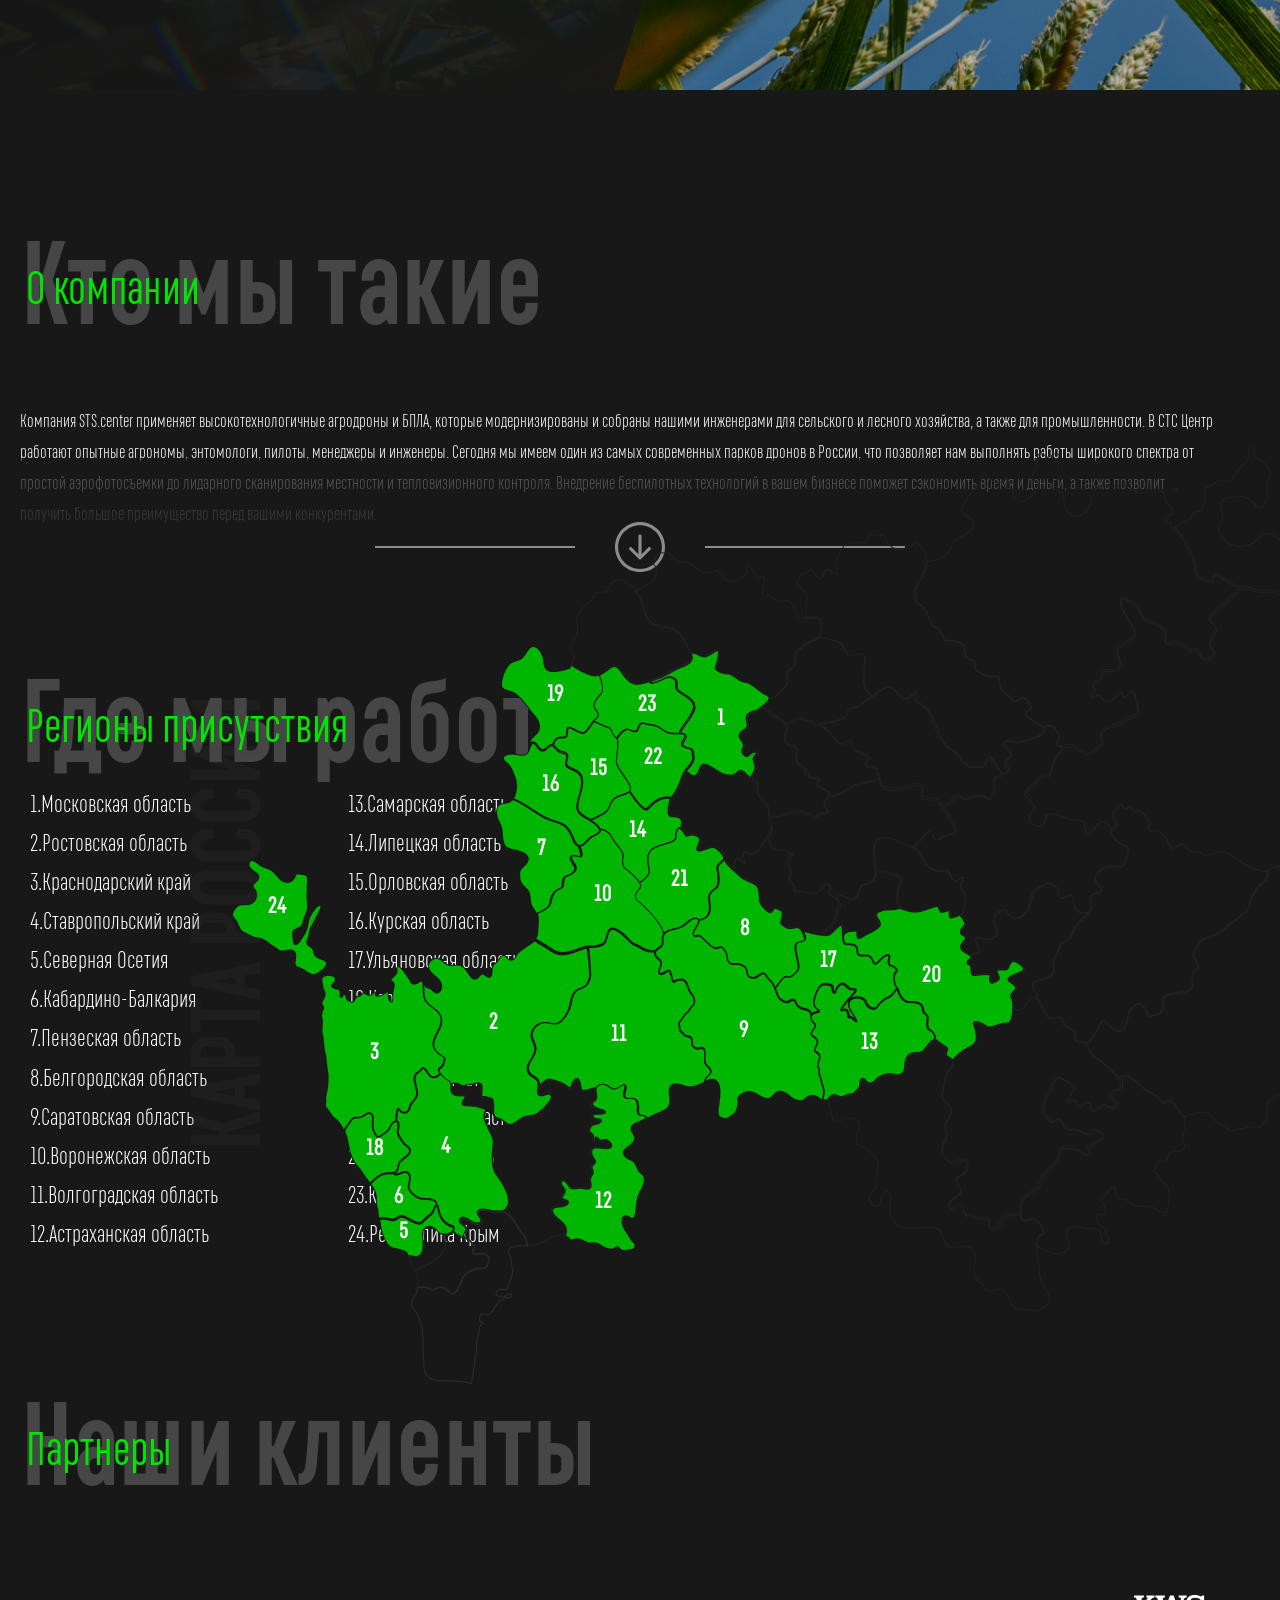
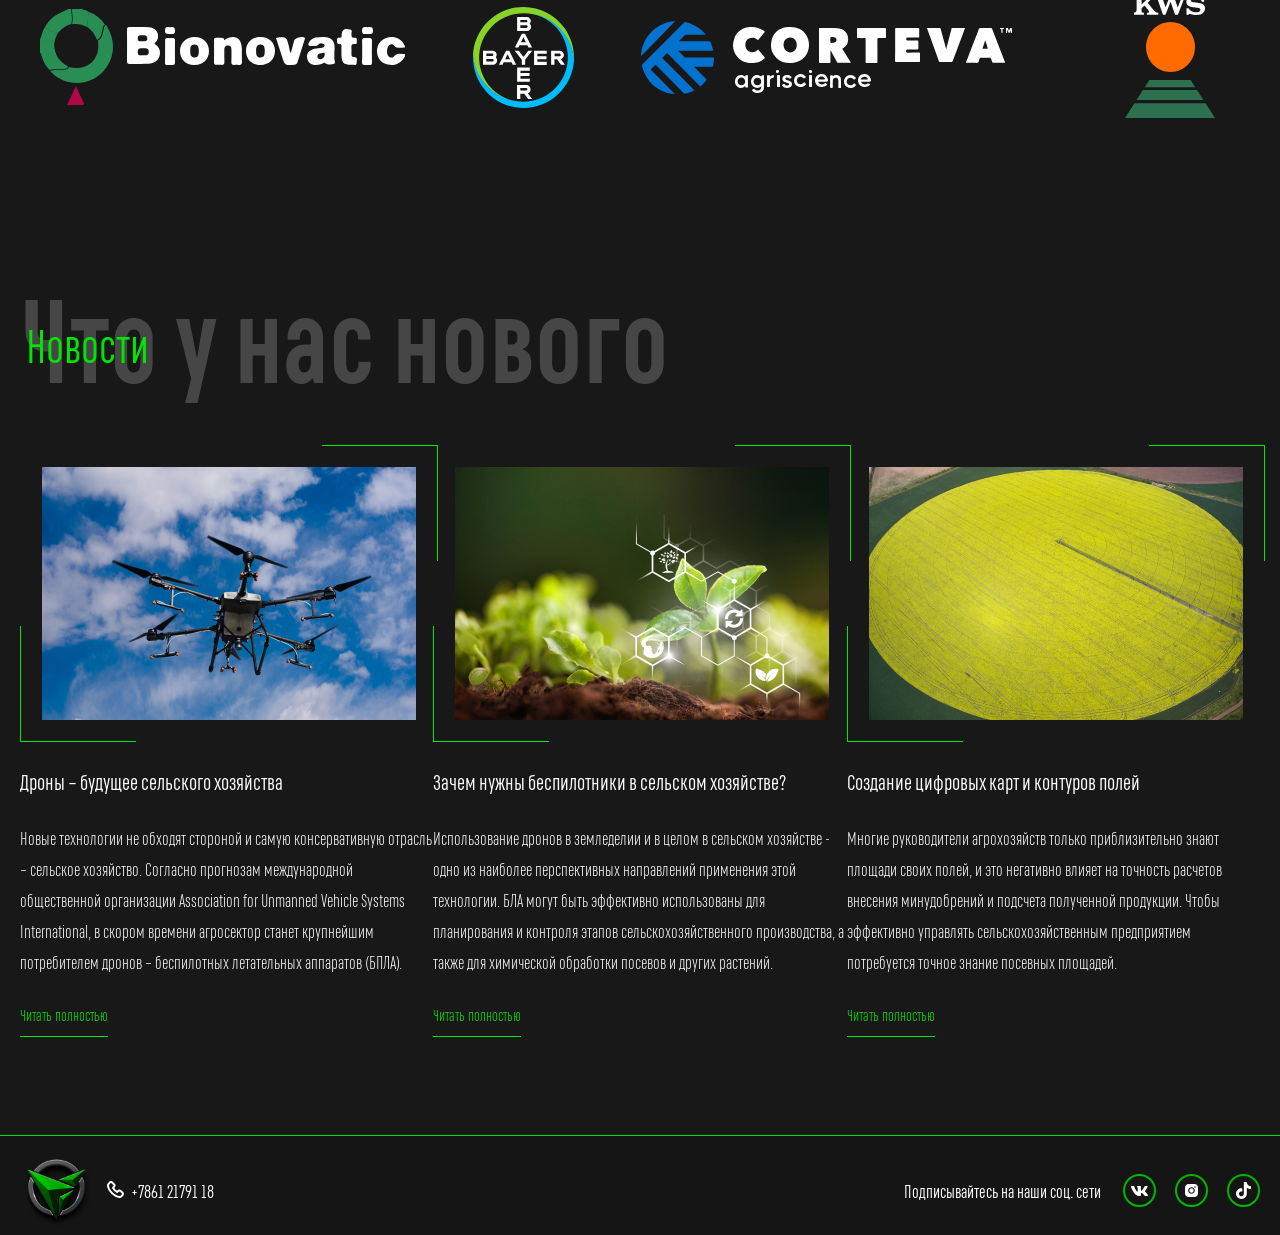
==== commit 46fafa5e: "DroneVersion2" ====
--- a/index.html
+++ b/index.html
@@ -255,6 +255,11 @@
                     <a href="#">Читать полностью</a>
                 </div>
             </div>
+            <div class="points">
+                <div class="point active"></div>
+                <div class="point"></div>
+                <div class="point"></div>
+            </div>
         </div>
     </section>
     <footer>
--- a/style/main.css
+++ b/style/main.css
@@ -97,6 +97,11 @@
   gap: 19px;
 }
 
+@media (max-width: 768px) {
+  footer .footer__right ul li a img {
+    width: 40px;
+  }
+}
 header {
   background: #151515;
   padding-top: 3px;
@@ -148,6 +153,17 @@
   gap: 22px;
 }
 
+@media (max-width: 768px) {
+  header .header__right ul li a img {
+    width: 30px;
+  }
+  header .header__right .langBar {
+    margin: 0 38px 0 32px;
+  }
+  header .header__right .menu button img {
+    width: 30px;
+  }
+}
 /* Reset and base styles  */
 * {
   padding: 0px;
@@ -279,9 +295,9 @@
   z-index: -10;
   padding: 100px 0 54px 0;
   background-image: url("../img/bgFirst.jpg");
-  background-repeat: no-repeat !important;
+  background-repeat: no-repeat;
   margin-top: -32px;
-  background-size: cover !important;
+  background-size: cover;
   position: relative;
 }
 .main::after {
@@ -595,9 +611,10 @@
 }
 
 .about {
-  padding: 110px;
+  padding: 110px 0;
 }
 .about .textTran {
+  margin-top: 60px;
   position: relative;
 }
 .about .textTran p {
@@ -740,4 +757,274 @@
   line-height: 100%;
   color: #02e502;
   border-bottom: 1px solid #02e502;
+}
+
+@media (max-width: 768px) {
+  .backText {
+    display: none;
+  }
+  .main {
+    margin-top: -17px;
+    padding: 44px 0 28px 0;
+    background-size: 768px 100%;
+  }
+  .main::after {
+    top: 0;
+    background-image: url("../img/backGray768.png");
+  }
+  .main h1 {
+    font-size: 30px;
+    max-width: 337px;
+    margin-bottom: 78px;
+  }
+  .main .plush {
+    right: 246px;
+    bottom: 40px;
+  }
+  .main .plush__content .plushBg img {
+    width: 74px;
+  }
+  .main .plush__content .textSlide {
+    top: 4px;
+    left: 6px;
+  }
+  .main .plush__content .textSlide #arrowBgRight {
+    margin-bottom: -18px;
+  }
+  .main .plush__content .textSlide button img {
+    width: 15px;
+  }
+  .main .plush__content .textSlide .points {
+    margin-bottom: -8px;
+    gap: 3px;
+  }
+  .main .plush__content .textSlide .points li:nth-child(2) {
+    margin-top: 2.5px;
+  }
+  .main .plush__content .textSlide .points li:nth-child(3) {
+    margin-top: 5px;
+  }
+  .main .plush__content .textSlide .points li:nth-child(4) {
+    margin-top: 7.5px;
+  }
+  .main .plush__content .textSlide .points li:nth-child(5) {
+    margin-top: 10px;
+  }
+  .main .plush__content .textSlide .points li:nth-child(6) {
+    margin-top: 12.5px;
+  }
+  .main .plush__content .textSlide .points li {
+    width: 3px;
+    height: 3px;
+  }
+  .main .lines {
+    bottom: 101px;
+    left: 10px;
+    gap: 18px;
+  }
+  .main .lines__drone {
+    margin-top: -15px;
+  }
+  .main .lines img:first-child {
+    width: 346px;
+  }
+  .main .lines img:last-child {
+    width: 35px;
+  }
+  .main .adv {
+    gap: 30px;
+  }
+  .main .adv li {
+    gap: 6px;
+    font-size: 18px;
+  }
+  .main .adv li span {
+    font-size: 24px;
+  }
+  .title {
+    font-size: 64px;
+  }
+  .title span {
+    top: 30px;
+    left: 5px;
+    font-size: 30px;
+  }
+  .advan {
+    padding: 80px 0;
+  }
+  .advan .droneGray {
+    display: none;
+  }
+  .advan .block {
+    grid-column-gap: 20px;
+    grid-row-gap: 32px;
+    margin-top: 38px;
+    grid-template-columns: repeat(2, 1fr);
+    grid-template-rows: repeat(3, 1fr);
+  }
+  .advan .block__item {
+    padding: 40px 0 35px 31px;
+  }
+  .advan .block__item h3 {
+    font-size: 20px;
+  }
+  .advan .block__item p {
+    font-size: 16px;
+    max-width: 278px;
+  }
+  .advan .block__item:nth-child(1) {
+    grid-area: 1/1/2/2;
+  }
+  .advan .block__item:nth-child(2) {
+    grid-area: 1/2/2/3;
+  }
+  .advan .block__item:nth-child(3) {
+    grid-area: 2/1/3/2;
+  }
+  .advan .block__item:nth-child(4) {
+    grid-area: 2/2/3/3;
+  }
+  .advan .block__item:nth-child(5) {
+    grid-area: 3/1/4/2;
+  }
+  .advan .block__item:nth-child(6) {
+    grid-area: 3/2/4/3;
+  }
+  .product {
+    padding-bottom: 80px;
+  }
+  .product .bgLine {
+    display: none;
+  }
+  .product .block {
+    overflow: hidden;
+  }
+  .product .block__item img {
+    max-width: initial;
+    width: 373px;
+  }
+  .product .block__item:nth-child(3) {
+    display: none;
+  }
+  .serv {
+    padding: 72px 0 86px 11px;
+  }
+  .serv::after {
+    width: 60%;
+    height: 101%;
+    top: -1px;
+    clip-path: polygon(0 0, 100% 0, 76% 100%, 0 100%);
+  }
+  .serv {
+    background-image: url("../img/bgDrone768.png");
+  }
+  .serv .text h2 {
+    font-size: 30px;
+  }
+  .serv .text p {
+    margin: 30px 0 50px 0;
+    font-size: 18px;
+    max-width: 321px;
+  }
+  .serv .text button {
+    font-size: 24px;
+    padding: 16px 50px;
+  }
+  .about {
+    padding: 80px 0;
+  }
+  .about .textTran {
+    margin-top: 44px;
+  }
+  .about .textTran .blockView .dark {
+    top: initial;
+    bottom: 0;
+  }
+  .about .textTran p {
+    max-width: 704px;
+  }
+  .map {
+    overflow: hidden;
+    padding-bottom: 62px;
+  }
+  .map .block {
+    justify-content: center;
+    margin-top: 750px;
+  }
+  .map .mapImg {
+    z-index: -5;
+    top: -322px;
+    right: -260px;
+    bottom: initial;
+  }
+  .map .mapImg img {
+    width: 1020px;
+    max-width: initial;
+  }
+  .par .block {
+    margin-top: 34px;
+    margin-left: 13px;
+  }
+  .par .block a:nth-child(1) img {
+    width: 220px;
+  }
+  .par .block a:nth-child(2) img {
+    width: 48px;
+  }
+  .par .block a:nth-child(3) img {
+    width: 206px;
+  }
+  .par .block a:nth-child(4) img {
+    width: 86px;
+  }
+  .news {
+    padding: 80px 6px;
+  }
+  .news .points {
+    display: flex;
+    margin-top: 52px;
+  }
+  .news .block {
+    margin-top: 50px;
+  }
+  .news .block .item h3 {
+    font-size: 20px;
+    margin-top: 60px;
+  }
+  .news .block .item p {
+    font-size: 16px;
+    max-width: 318px;
+  }
+  .news .block .item .new::before {
+    bottom: -20px;
+    left: -20px;
+  }
+  .news .block .item .new::after {
+    top: -20px;
+    right: -20px;
+  }
+  .news .block .item .new img {
+    -o-object-fit: cover;
+       object-fit: cover;
+    height: 252px;
+    width: 294px;
+  }
+  .news .block .item:nth-child(3) {
+    display: none;
+  }
+}
+.points {
+  display: none;
+  align-items: center;
+  justify-content: center;
+  gap: 20px;
+}
+.points .active {
+  background-color: #fff !important;
+}
+.points .point {
+  width: 10px;
+  height: 10px;
+  border-radius: 50%;
+  background-color: #464646;
 }/*# sourceMappingURL=main.css.map */
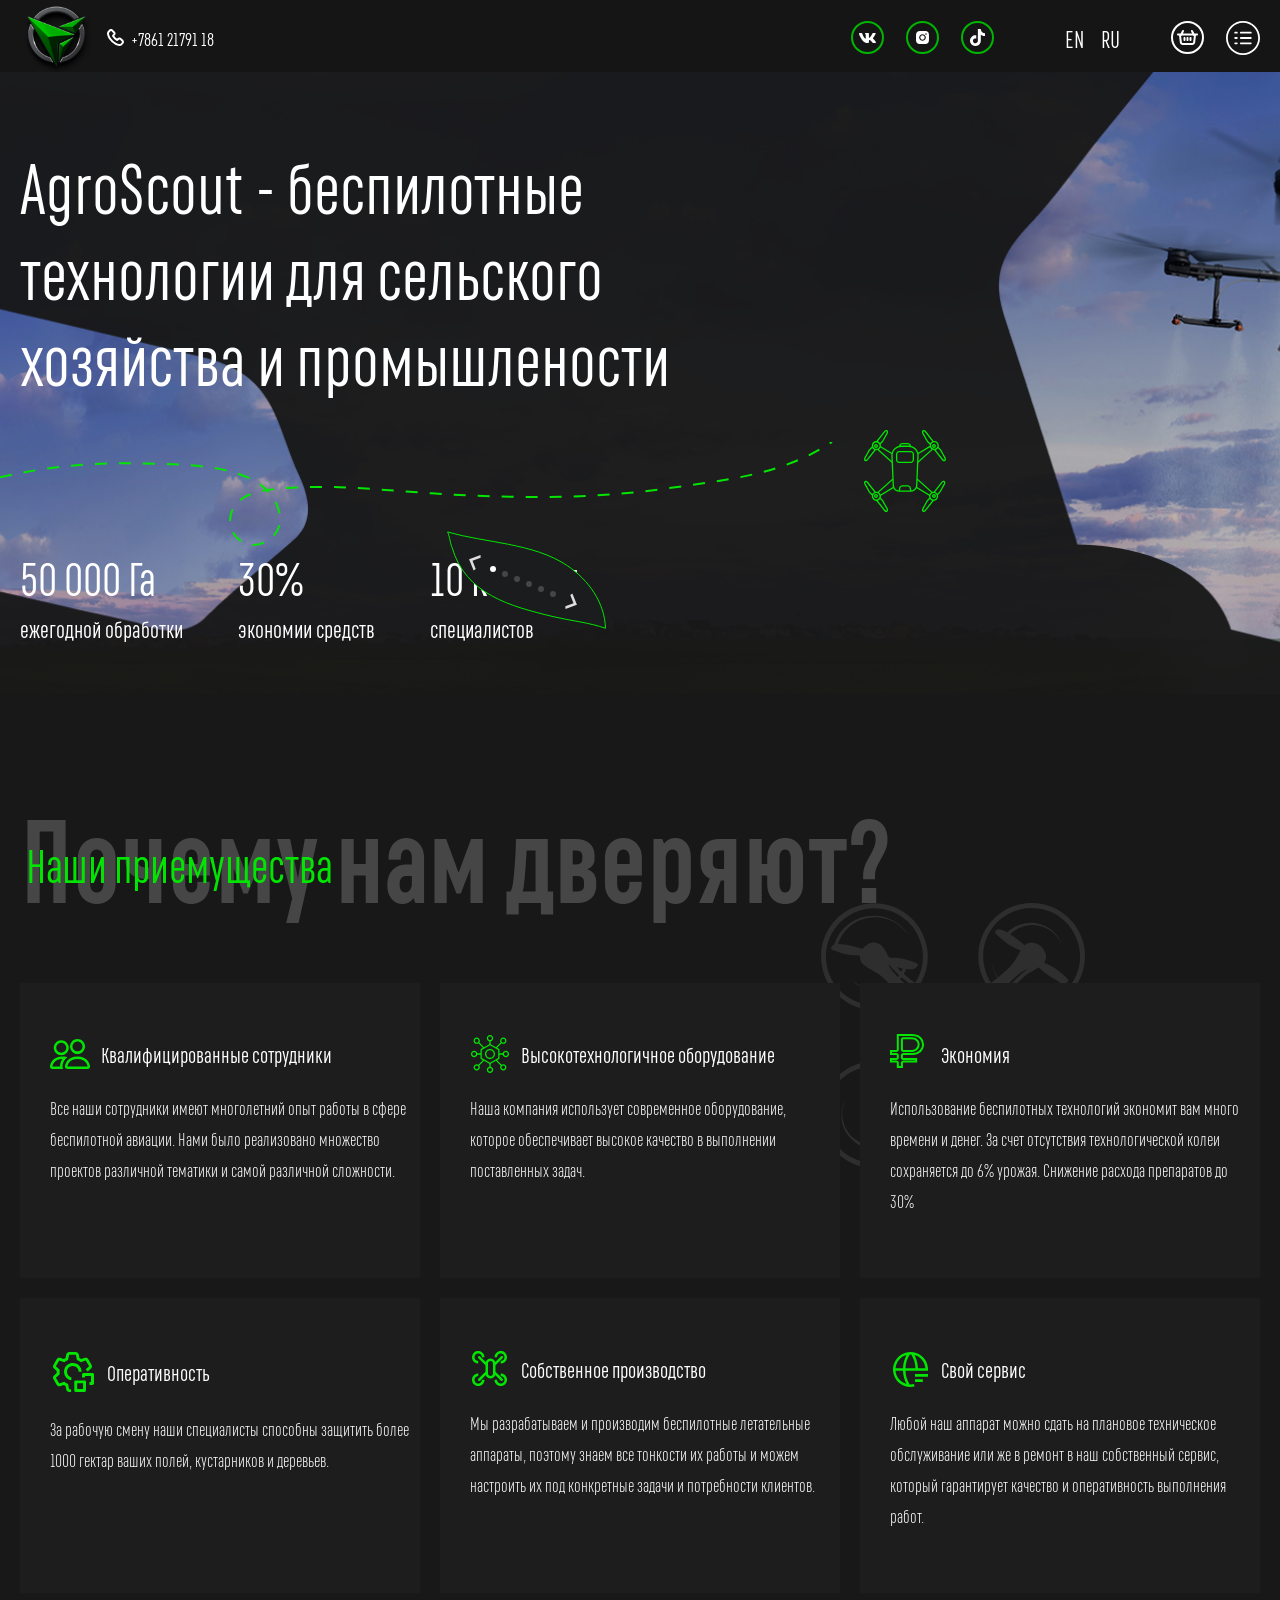
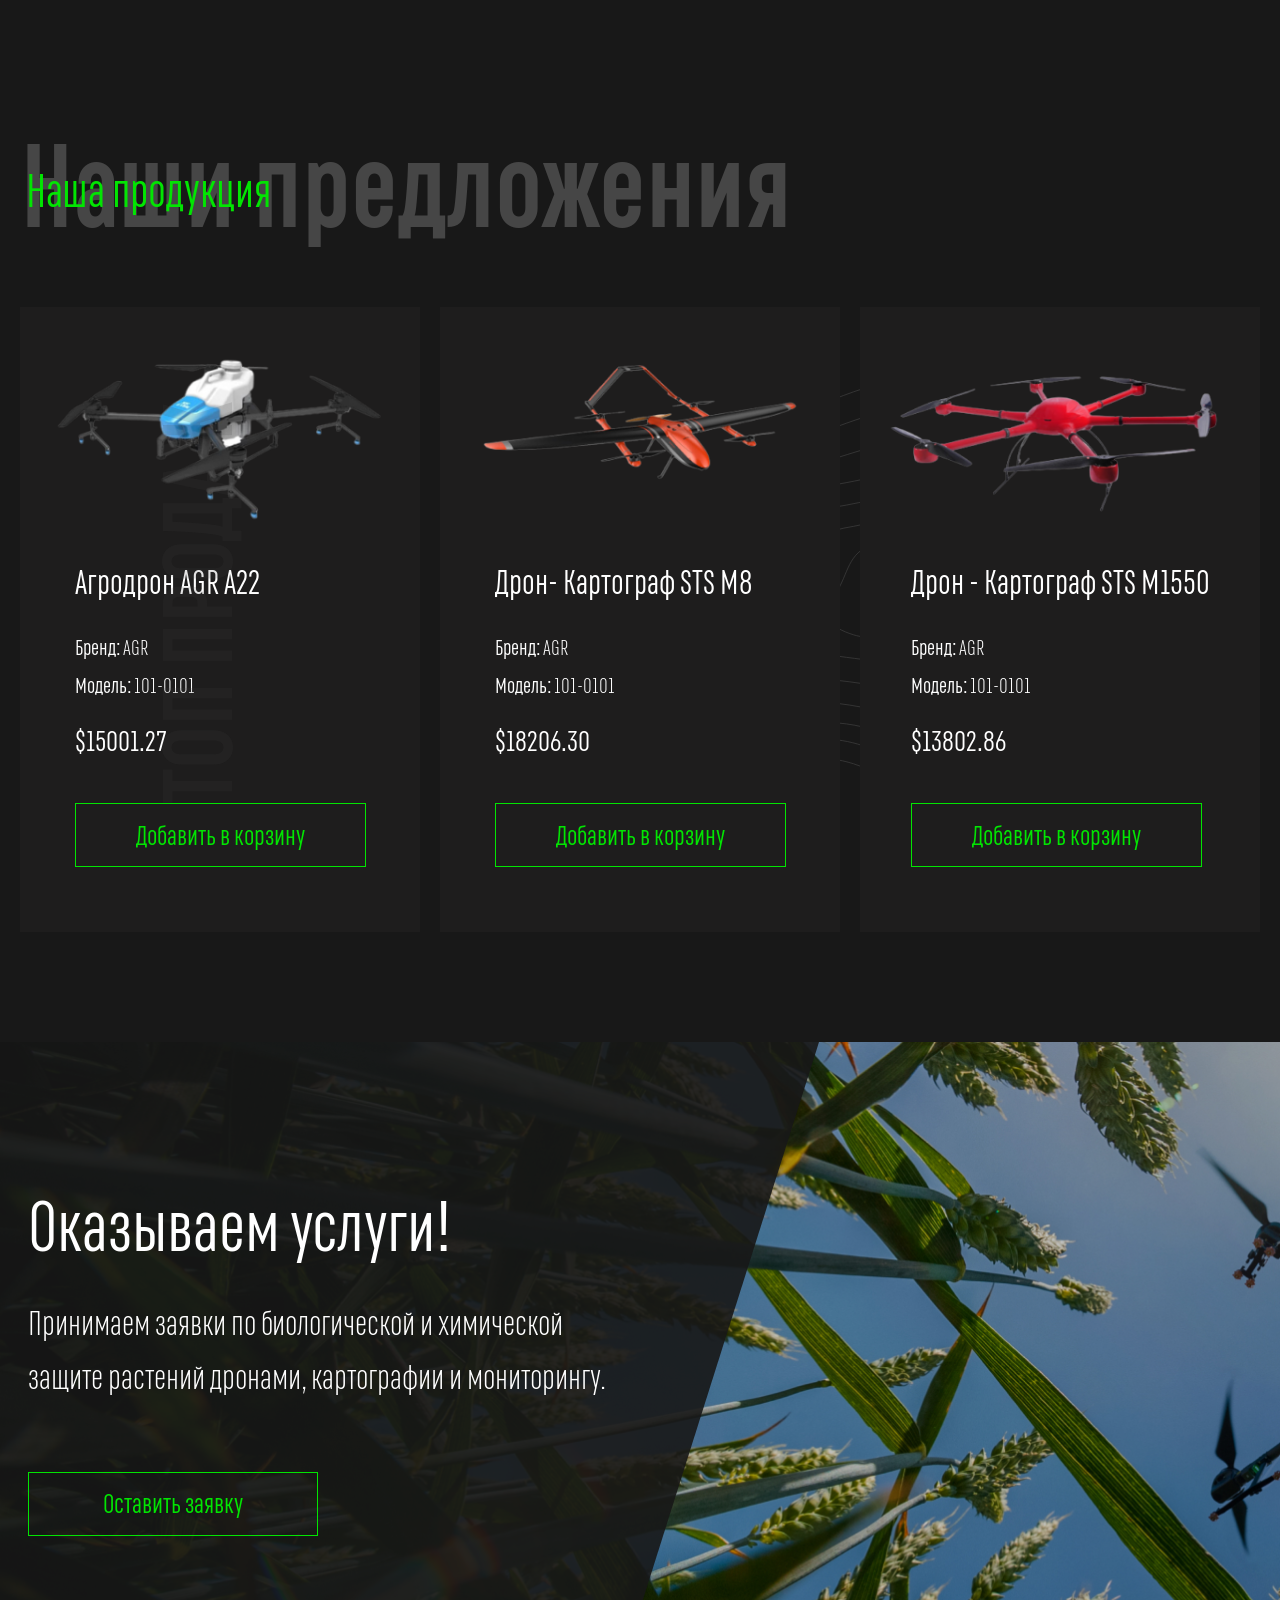
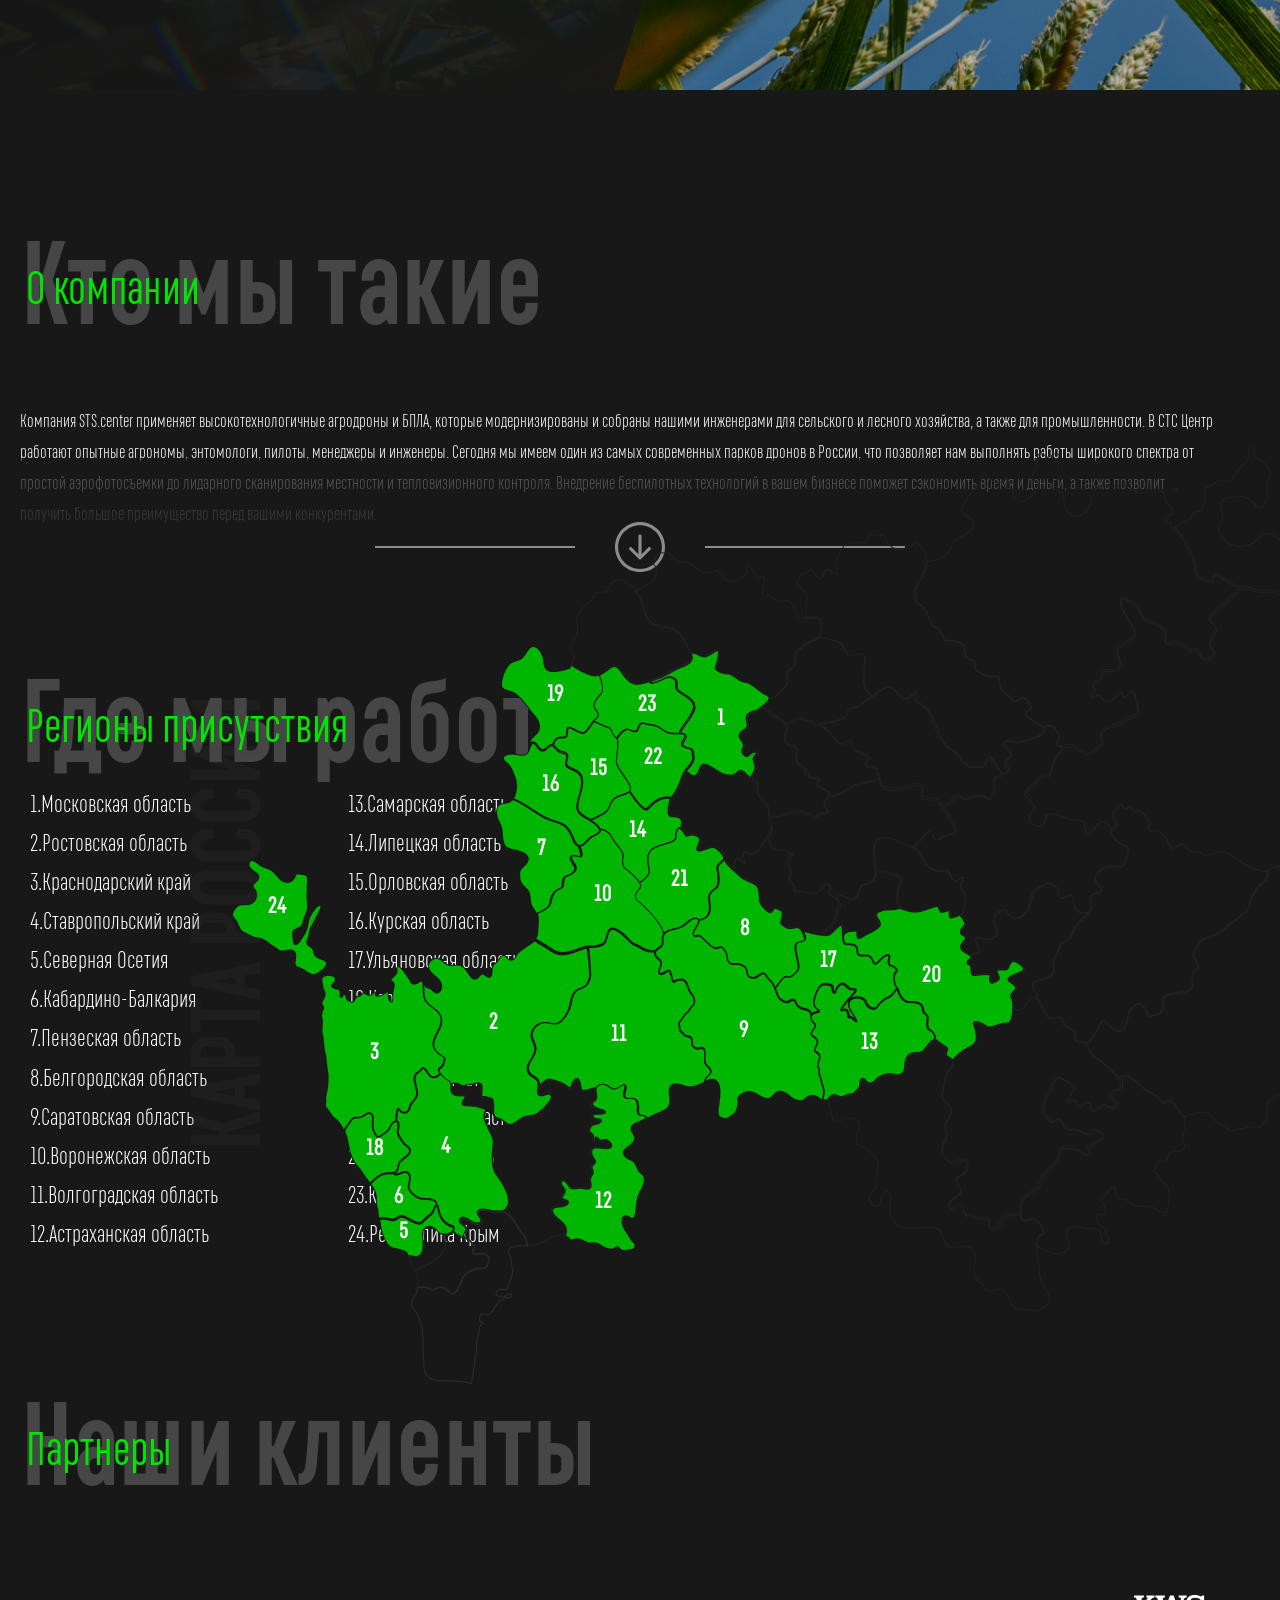
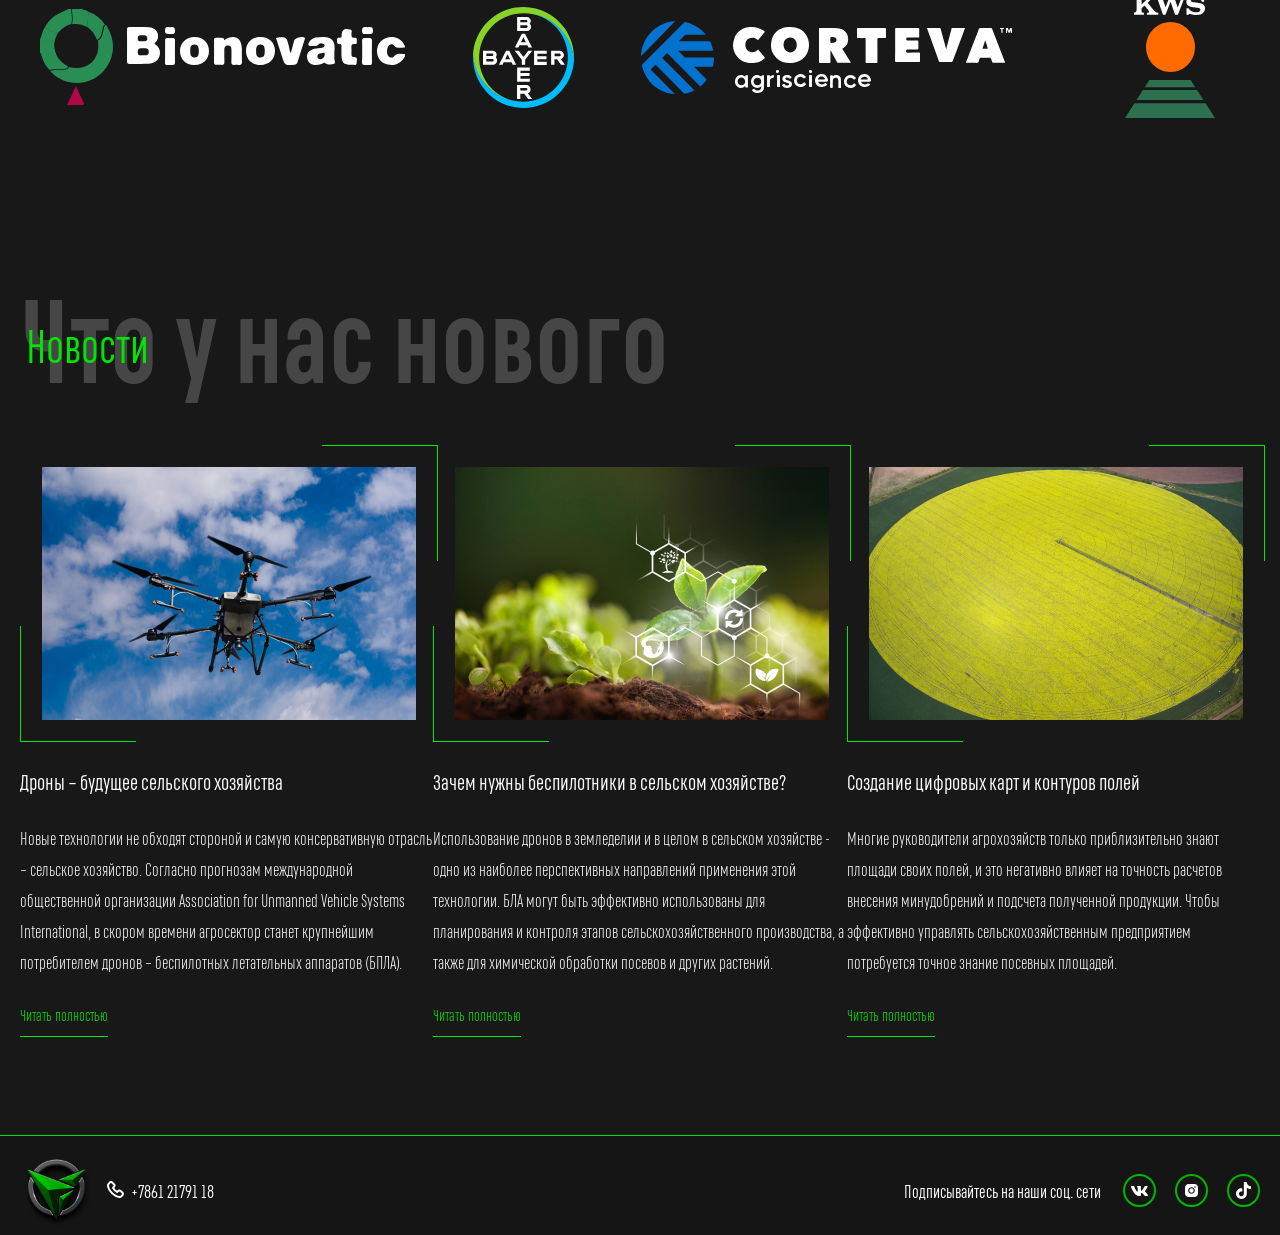
==== commit c5b18893: "Drone Version 3" ====
--- a/index.html
+++ b/index.html
@@ -15,7 +15,7 @@
         <div class="container">
             <div class="header">
                 <div class="header__left">
-                    <a href="index.html" class="logo"><img src="img/logo.svg" alt="logo"></a>
+                    <a href="ento.html" class="logo"><img src="img/logo.svg" alt="logo"></a>
                     <a href="tel:+375290000000" class="tel"><img src="img/tel.svg" alt="tel">+7861 21791 18</a>
                 </div>
                 <div class="header__right">
@@ -28,12 +28,13 @@
                     <div class="menu">
                         <button><img src="img/basket.svg" alt="basket"></button>
                         <button><img src="img/menu.svg" alt="menu"></button>
+                        <buttpn class="phone"><img src="img/phone.svg" alt="phone"></buttpn>
                     </div>
                 </div>
             </div>
         </div>
     </header>
-    <section class="main" id="main">
+    <section class="main index" id="main">
         <div class="container">
             <h1>AgroScout - беспилотные технологии для сельского хозяйства и промышлености</h1>
             <div class="lines">
@@ -104,6 +105,14 @@
                     <h3><img src="img/world.svg" alt="world">Свой сервис</h3>
                     <p>Любой наш аппарат можно сдать на плановое техническое обслуживание или же в ремонт в наш собственный сервис, который гарантирует качество и оперативность выполнения работ.  </p>
                 </div>
+            </div>
+            <div class="pointsBar">
+                <div class="point active"></div>
+                <div class="point"></div>
+                <div class="point"></div>
+                <div class="point"></div>
+                <div class="point"></div>
+                <div class="point"></div> 
             </div>
         </div>
     </section>
@@ -217,6 +226,7 @@
             </div>
             <div class="mapImg">
                 <img src="img/map.png" alt="map">
+                <img src="img/map320.png" alt="map320">
             </div>
         </div>
     </section>
--- a/style/main.css
+++ b/style/main.css
@@ -102,6 +102,33 @@
     width: 40px;
   }
 }
+@media (max-width: 320px) {
+  footer {
+    padding: 16px 0 50px 0;
+  }
+  footer .footer {
+    flex-direction: column;
+    gap: 20px;
+  }
+  footer .footer__left {
+    flex-direction: column;
+    gap: 4px;
+  }
+  footer .footer__left .logo img {
+    width: 110px;
+  }
+  footer .footer__right p {
+    font-family: var(--font-family);
+    font-weight: 400;
+    font-size: 16px;
+    line-height: 100%;
+    color: #fff;
+  }
+  footer .footer__right {
+    gap: 30px;
+    flex-direction: column;
+  }
+}
 header {
   background: #151515;
   padding-top: 3px;
@@ -152,6 +179,9 @@
   align-items: center;
   gap: 22px;
 }
+header .header__right .menu .phone {
+  display: none;
+}
 
 @media (max-width: 768px) {
   header .header__right ul li a img {
@@ -162,6 +192,40 @@
   }
   header .header__right .menu button img {
     width: 30px;
+  }
+}
+@media (max-width: 320px) {
+  header .header__left .logo {
+    width: 33px;
+  }
+  header .header__left .tel {
+    display: none;
+  }
+  header .header__right ul {
+    gap: 7px;
+  }
+  header .header__right ul li a img {
+    width: 20px;
+  }
+  header .header__right .langBar {
+    margin: 0 12px;
+    gap: 7px;
+  }
+  header .header__right .langBar button {
+    font-family: var(--font-family);
+    font-weight: 400;
+    font-size: 14px;
+    text-transform: uppercase;
+    color: #fff;
+  }
+  header .header__right .menu {
+    gap: 10px;
+  }
+  header .header__right .menu button img {
+    width: 20px;
+  }
+  header .header__right .menu .phone {
+    display: flex;
   }
 }
 /* Reset and base styles  */
@@ -293,7 +357,6 @@
 
 .main {
   z-index: -10;
-  padding: 100px 0 54px 0;
   background-image: url("../img/bgFirst.jpg");
   background-repeat: no-repeat;
   margin-top: -32px;
@@ -343,24 +406,28 @@
   border-radius: 50%;
 }
 .main .plush__content .textSlide .points li:nth-child(2) {
-  margin-top: 5px;
+  margin-top: 10px;
 }
 .main .plush__content .textSlide .points li:nth-child(3) {
-  margin-top: 10px;
+  margin-top: 20px;
 }
 .main .plush__content .textSlide .points li:nth-child(4) {
-  margin-top: 15px;
+  margin-top: 30px;
 }
 .main .plush__content .textSlide .points li:nth-child(5) {
-  margin-top: 20px;
+  margin-top: 40px;
 }
 .main .plush__content .textSlide .points li:nth-child(6) {
-  margin-top: 25px;
+  margin-top: 50px;
 }
 .main .plush__content .textSlide .points .active {
   background-color: #dedcdc;
 }
-.main .lines {
+
+.index {
+  padding: 100px 0 54px 0;
+}
+.index .lines {
   position: absolute;
   left: 0;
   bottom: 148px;
@@ -368,10 +435,10 @@
   align-items: start;
   gap: 30px;
 }
-.main .lines__drone {
+.index .lines__drone {
   margin-top: -13px;
 }
-.main h1 {
+.index h1 {
   margin-bottom: 154px;
   max-width: 663px;
   font-family: var(--font-family);
@@ -379,12 +446,12 @@
   font-size: 72px;
   color: #fff;
 }
-.main .adv {
+.index .adv {
   display: flex;
   align-items: center;
   gap: 55px;
 }
-.main .adv li {
+.index .adv li {
   display: flex;
   flex-direction: column;
   gap: 16px;
@@ -394,7 +461,7 @@
   line-height: 100%;
   color: #fff;
 }
-.main .adv li span {
+.index .adv li span {
   font-family: var(--font-family);
   font-weight: 400;
   font-size: 48px;
@@ -765,80 +832,82 @@
   }
   .main {
     margin-top: -17px;
-    padding: 44px 0 28px 0;
     background-size: 768px 100%;
   }
   .main::after {
     top: 0;
     background-image: url("../img/backGray768.png");
   }
-  .main h1 {
+  .index {
+    padding: 44px 0 28px 0;
+  }
+  .index h1 {
     font-size: 30px;
     max-width: 337px;
     margin-bottom: 78px;
   }
-  .main .plush {
+  .index .plush {
     right: 246px;
     bottom: 40px;
   }
-  .main .plush__content .plushBg img {
+  .index .plush__content .plushBg img {
     width: 74px;
   }
-  .main .plush__content .textSlide {
+  .index .plush__content .textSlide {
     top: 4px;
     left: 6px;
   }
-  .main .plush__content .textSlide #arrowBgRight {
+  .index .plush__content .textSlide #arrowBgRight {
     margin-bottom: -18px;
   }
-  .main .plush__content .textSlide button img {
+  .index .plush__content .textSlide button img {
     width: 15px;
   }
-  .main .plush__content .textSlide .points {
+  .index .plush__content .textSlide .points {
     margin-bottom: -8px;
     gap: 3px;
   }
-  .main .plush__content .textSlide .points li:nth-child(2) {
-    margin-top: 2.5px;
-  }
-  .main .plush__content .textSlide .points li:nth-child(3) {
+  .index .plush__content .textSlide .points li:nth-child(2) {
     margin-top: 5px;
   }
-  .main .plush__content .textSlide .points li:nth-child(4) {
-    margin-top: 7.5px;
-  }
-  .main .plush__content .textSlide .points li:nth-child(5) {
+  .index .plush__content .textSlide .points li:nth-child(3) {
     margin-top: 10px;
   }
-  .main .plush__content .textSlide .points li:nth-child(6) {
-    margin-top: 12.5px;
-  }
-  .main .plush__content .textSlide .points li {
+  .index .plush__content .textSlide .points li:nth-child(4) {
+    margin-top: 15px;
+  }
+  .index .plush__content .textSlide .points li:nth-child(5) {
+    margin-top: 20px;
+  }
+  .index .plush__content .textSlide .points li:nth-child(6) {
+    margin-top: 25px;
+  }
+  .index .plush__content .textSlide .points li {
     width: 3px;
     height: 3px;
   }
-  .main .lines {
+  .index .lines {
     bottom: 101px;
     left: 10px;
     gap: 18px;
   }
-  .main .lines__drone {
+  .index .lines__drone {
     margin-top: -15px;
   }
-  .main .lines img:first-child {
+  .index .lines img:first-child {
     width: 346px;
   }
-  .main .lines img:last-child {
+  .index .lines img:last-child {
     width: 35px;
   }
-  .main .adv {
+  .index .adv {
     gap: 30px;
   }
-  .main .adv li {
+  .index .adv li {
     gap: 6px;
     font-size: 18px;
   }
-  .main .adv li span {
+  .index .adv li span {
     font-size: 24px;
   }
   .title {
@@ -1027,4 +1096,304 @@
   height: 10px;
   border-radius: 50%;
   background-color: #464646;
+}
+
+@media (max-width: 320px) {
+  .main {
+    background-size: 718px 280px;
+    background-position-x: -301px;
+    background-position-y: -18px;
+  }
+  .main::after {
+    margin-top: -4px;
+    background-size: 718px 274px;
+    background-position-x: -301px;
+  }
+  .index .plush {
+    top: 196px;
+    right: 159px;
+    bottom: initial;
+  }
+  .index .plush__content .plushBg img {
+    width: 61px;
+  }
+  .index .plush__content .textSlide #arrowBgRight {
+    margin-bottom: -15px;
+  }
+  .index .plush__content .textSlide {
+    top: 2px;
+    left: 4px;
+  }
+  .index .plush__content .textSlide .points li:nth-child(2) {
+    margin-top: 4px;
+  }
+  .index .plush__content .textSlide .points li:nth-child(3) {
+    margin-top: 8px;
+  }
+  .index .plush__content .textSlide .points li:nth-child(4) {
+    margin-top: 12px;
+  }
+  .index .plush__content .textSlide .points li:nth-child(5) {
+    margin-top: 16px;
+  }
+  .index .plush__content .textSlide .points li:nth-child(6) {
+    margin-top: 20px;
+  }
+  .index .plush__content .textSlide .points {
+    margin-bottom: -6px;
+    gap: 1px;
+  }
+  .index {
+    padding: 260px 0 60px 0;
+  }
+  .index h1 {
+    font-family: var(--font-family);
+    font-weight: 400;
+    font-size: 28px;
+    color: #fff;
+    margin-bottom: 66px;
+  }
+  .index .lines {
+    gap: 14px;
+    left: 4px;
+    bottom: 120px;
+  }
+  .index .lines img:first-child {
+    width: 253px;
+  }
+  .index .lines img:last-child {
+    width: 34px;
+  }
+  .index .adv {
+    gap: 20px;
+  }
+  .index .adv li {
+    gap: 10px;
+    font-family: var(--font-family);
+    font-weight: 400;
+    font-size: 14px;
+    line-height: 100%;
+    color: #fff;
+  }
+  .index .adv li span {
+    font-family: var(--font-family);
+    font-weight: 400;
+    font-size: 18px;
+    line-height: 100%;
+    color: #fff;
+  }
+  .title {
+    font-family: var(--font-family);
+    font-weight: 700;
+    font-size: 36px;
+    line-height: 178%;
+    color: rgba(255, 255, 255, 0.2);
+  }
+  .title span {
+    top: 24px;
+    font-family: var(--font-family);
+    font-weight: 400;
+    font-size: 22px;
+    line-height: 100%;
+    color: #02e502;
+  }
+  .advan {
+    padding: 0;
+  }
+  .advan .block {
+    margin: 19px 0 30px 0;
+    display: flex;
+  }
+  .advan .block__item {
+    display: none;
+  }
+  .advan .block__item:nth-child(1) {
+    display: block;
+  }
+  .pointsBar {
+    display: flex !important;
+  }
+  .product {
+    padding: 60px 0;
+  }
+  .product .block {
+    gap: 13px;
+    margin-top: 14px;
+  }
+  .product .block__item {
+    padding: 20px 18px 63px 18px;
+  }
+  .product .block__item .text h3 {
+    font-family: var(--font-family);
+    font-weight: 400;
+    font-size: 20px;
+    line-height: 100%;
+    color: #fff;
+  }
+  .product .block__item .text ul {
+    margin: 20px 0 30px 0;
+  }
+  .product .block__item .text ul li {
+    font-family: var(--font-family);
+    font-weight: 400;
+    font-size: 18px;
+    line-height: 172%;
+    color: #fff;
+  }
+  .product .block__item .text p {
+    font-family: var(--font-family);
+    font-weight: 400;
+    font-size: 24px;
+    line-height: 100%;
+    color: #fff;
+    margin-bottom: 40px;
+  }
+  .product .block__item .text button {
+    padding: 15px 45px 20px 45px;
+    font-family: var(--font-family);
+    font-weight: 400;
+    font-size: 20px;
+    line-height: 100%;
+    color: #02e502;
+  }
+  .product .block__item img {
+    width: 218px;
+  }
+  .serv {
+    padding: 220px 0 42px 0;
+    background-image: url("../img/bgDrone320.png");
+  }
+  .serv::after {
+    width: 100%;
+    height: 68%;
+    top: initial;
+    bottom: 0;
+    clip-path: polygon(0 0, 100% 26%, 100% 100%, 0 100%);
+  }
+  .serv .text {
+    display: flex;
+    flex-direction: column;
+    align-items: center;
+  }
+  .serv .text h2 {
+    font-family: var(--font-family);
+    font-weight: 400;
+    font-size: 22px;
+    line-height: 100%;
+    color: #fff;
+  }
+  .serv .text button {
+    padding: 20px 75px;
+    font-family: var(--font-family);
+    font-weight: 400;
+    font-size: 22px;
+    line-height: 100%;
+    color: #02e502;
+  }
+  .serv .text p {
+    margin: 20px 0 30px 0;
+    font-family: var(--font-family);
+    font-weight: 300;
+    font-size: 14px;
+    line-height: 171%;
+    text-align: center;
+    color: #fff;
+  }
+  .about {
+    padding: 60px 0 129px 0;
+  }
+  .about .textTran {
+    margin-top: 30px;
+  }
+  .about .textTran p {
+    max-height: 132px;
+    overflow: hidden;
+  }
+  .about .textTran .blockView .dark {
+    bottom: -34px;
+    height: 69px;
+  }
+  .about .textTran .blockView .arr {
+    gap: 21px;
+  }
+  .about .textTran .blockView .arr .line {
+    width: 110px;
+  }
+  .map .mapImg {
+    top: -70px;
+    right: 0;
+  }
+  .map .mapImg img {
+    width: initial;
+  }
+  .map .mapImg img:nth-child(1) {
+    display: none;
+  }
+  .map .mapImg img:nth-child(2) {
+    display: flex;
+  }
+  .map .block {
+    margin-top: 330px;
+  }
+  .map .block ul {
+    max-height: 330px;
+    gap: 0 17px;
+  }
+  .map .block ul li {
+    font-family: var(--font-family);
+    font-weight: 300;
+    font-size: 16px;
+    line-height: 169%;
+    color: #fff;
+  }
+  .par .block {
+    margin: 19px 0 0 0;
+  }
+  .par .block a:nth-child(1) img {
+    width: 92px;
+  }
+  .par .block a:nth-child(2) img {
+    width: 20px;
+  }
+  .par .block a:nth-child(3) img {
+    width: 86px;
+  }
+  .par .block a:nth-child(4) img {
+    width: 36px;
+  }
+  .news .points {
+    margin-top: 42px;
+  }
+  .news {
+    padding: 60px 0;
+  }
+  .news .block {
+    margin-top: 67px;
+  }
+  .news .block .item:nth-child(2) {
+    display: none;
+  }
+  .news .block .item .new img {
+    width: 262px;
+    height: 224px;
+  }
+}
+.pointsBar {
+  display: none;
+  align-items: center;
+  justify-content: center;
+  gap: 20px;
+}
+.pointsBar .point {
+  width: 10px;
+  height: 10px;
+  border-radius: 50%;
+  background-color: #464646;
+}
+.pointsBar .active {
+  background-color: #fff;
+}
+
+.mapImg img:nth-child(2) {
+  display: none;
 }/*# sourceMappingURL=main.css.map */
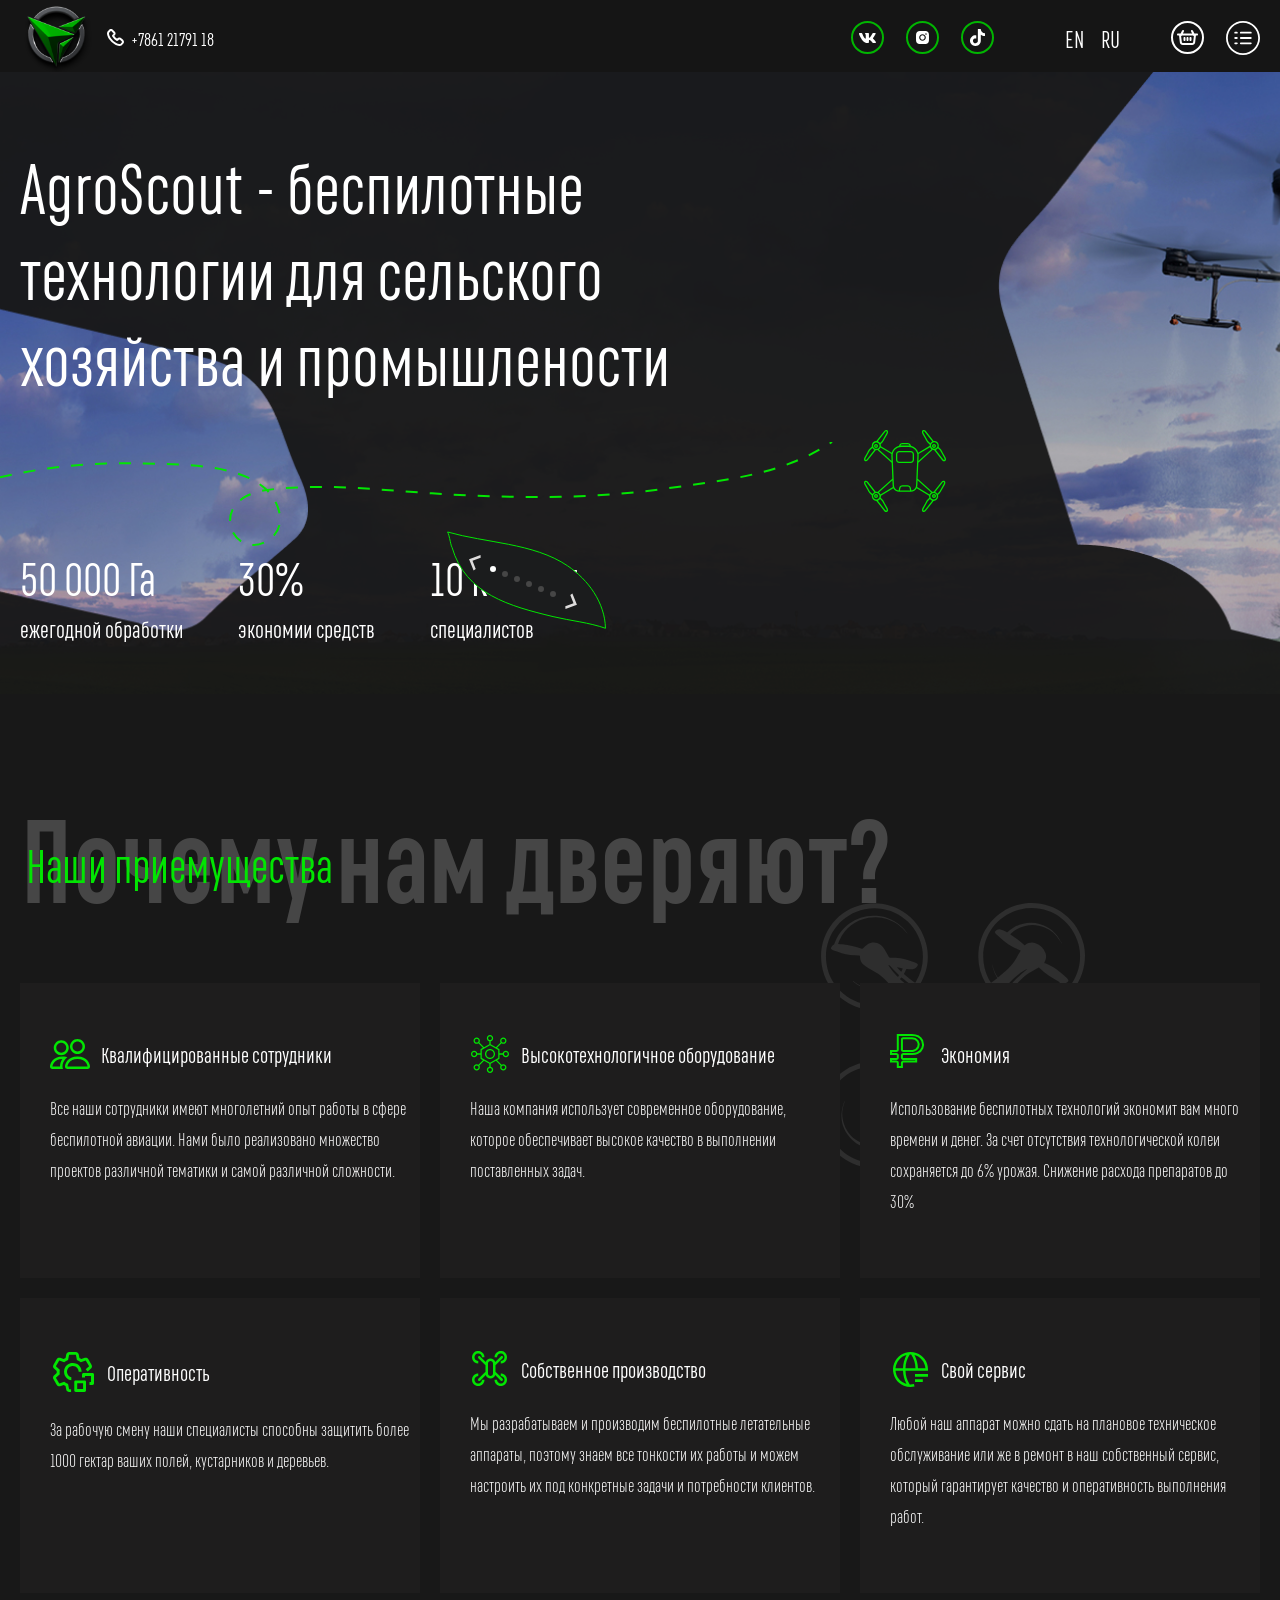
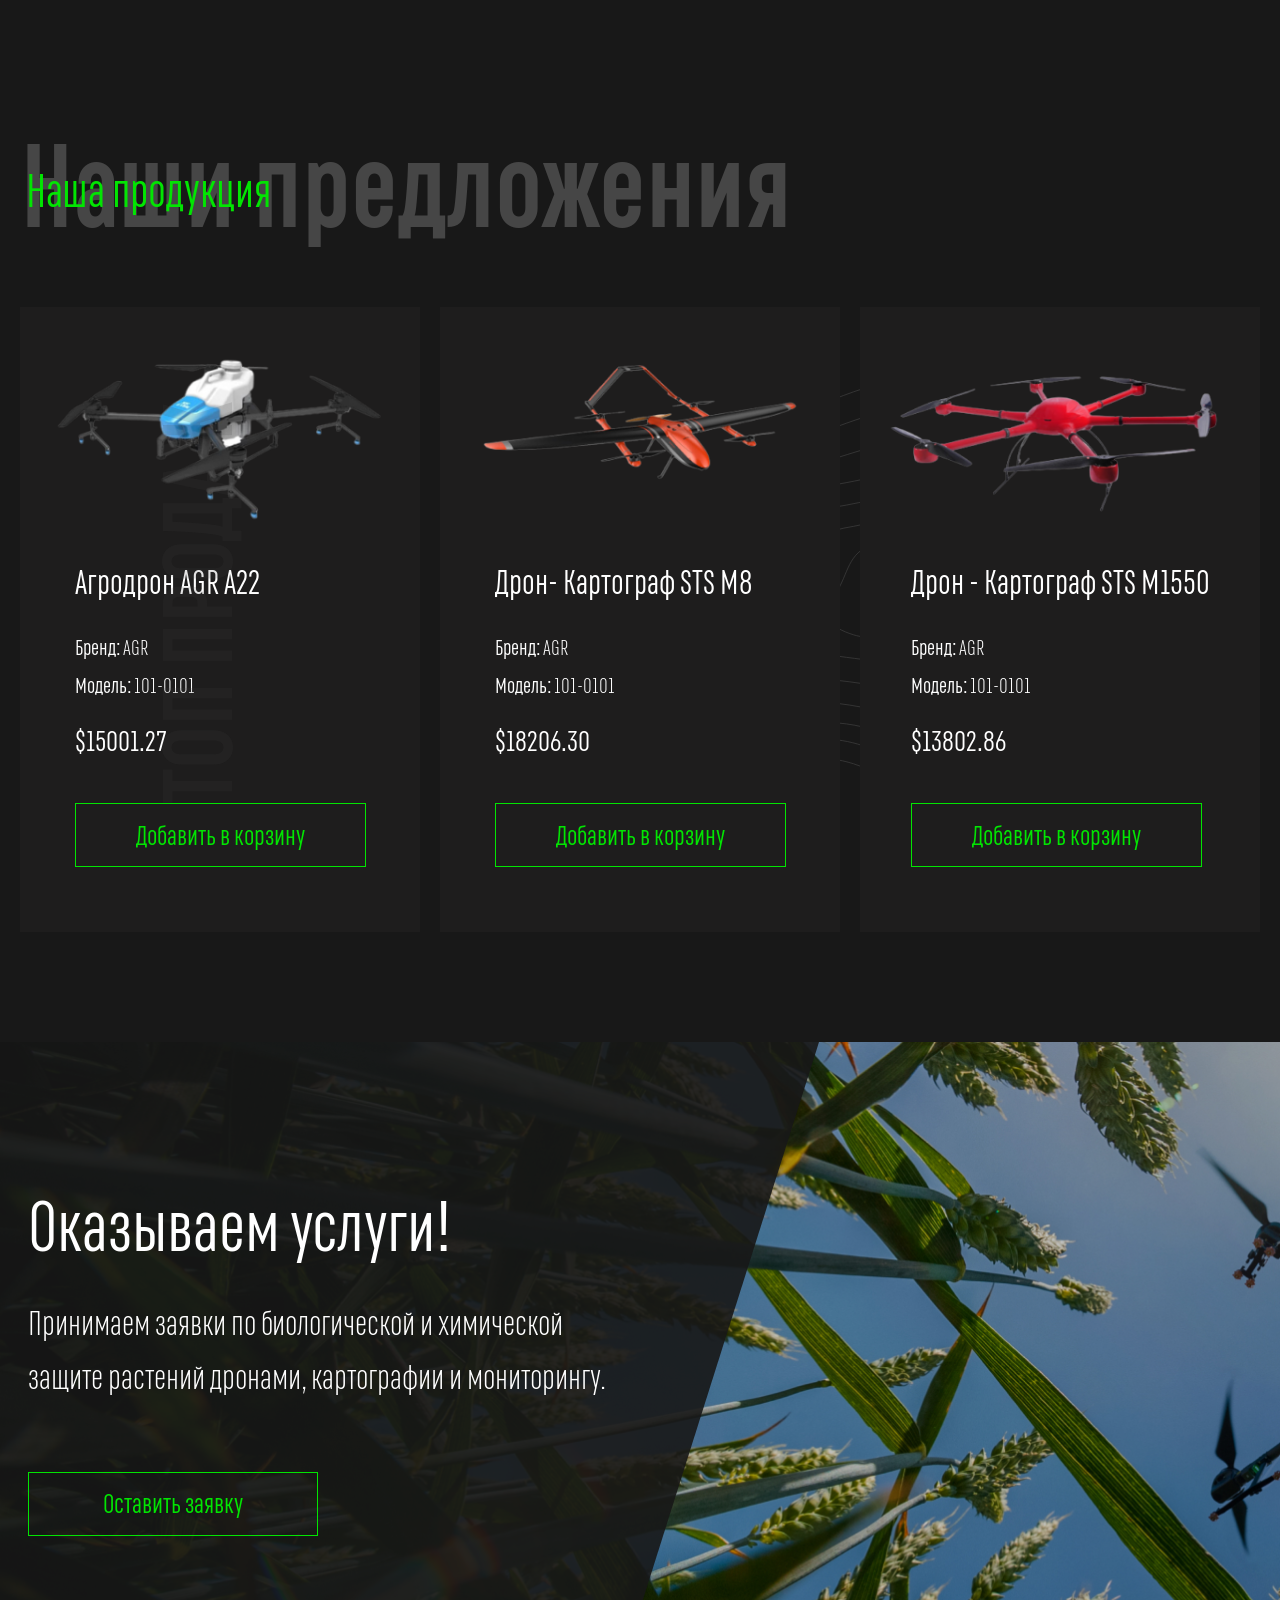
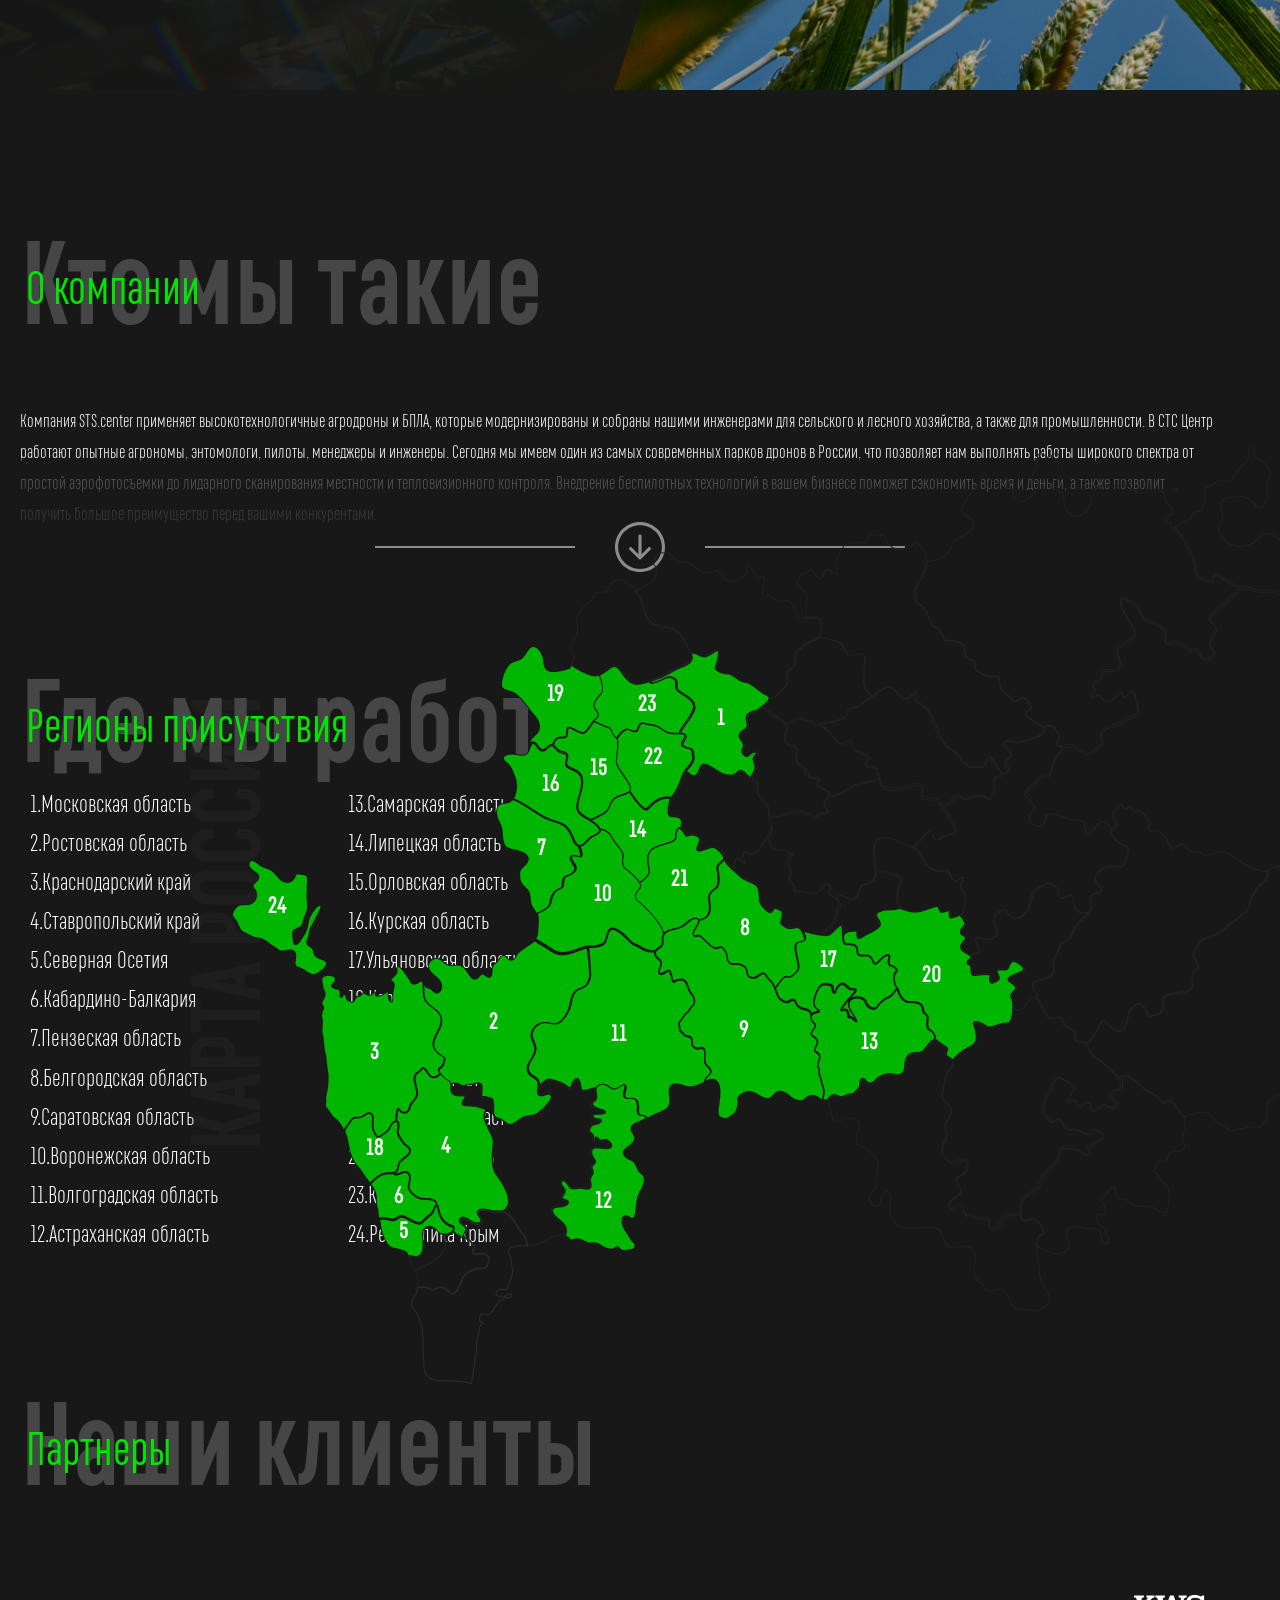
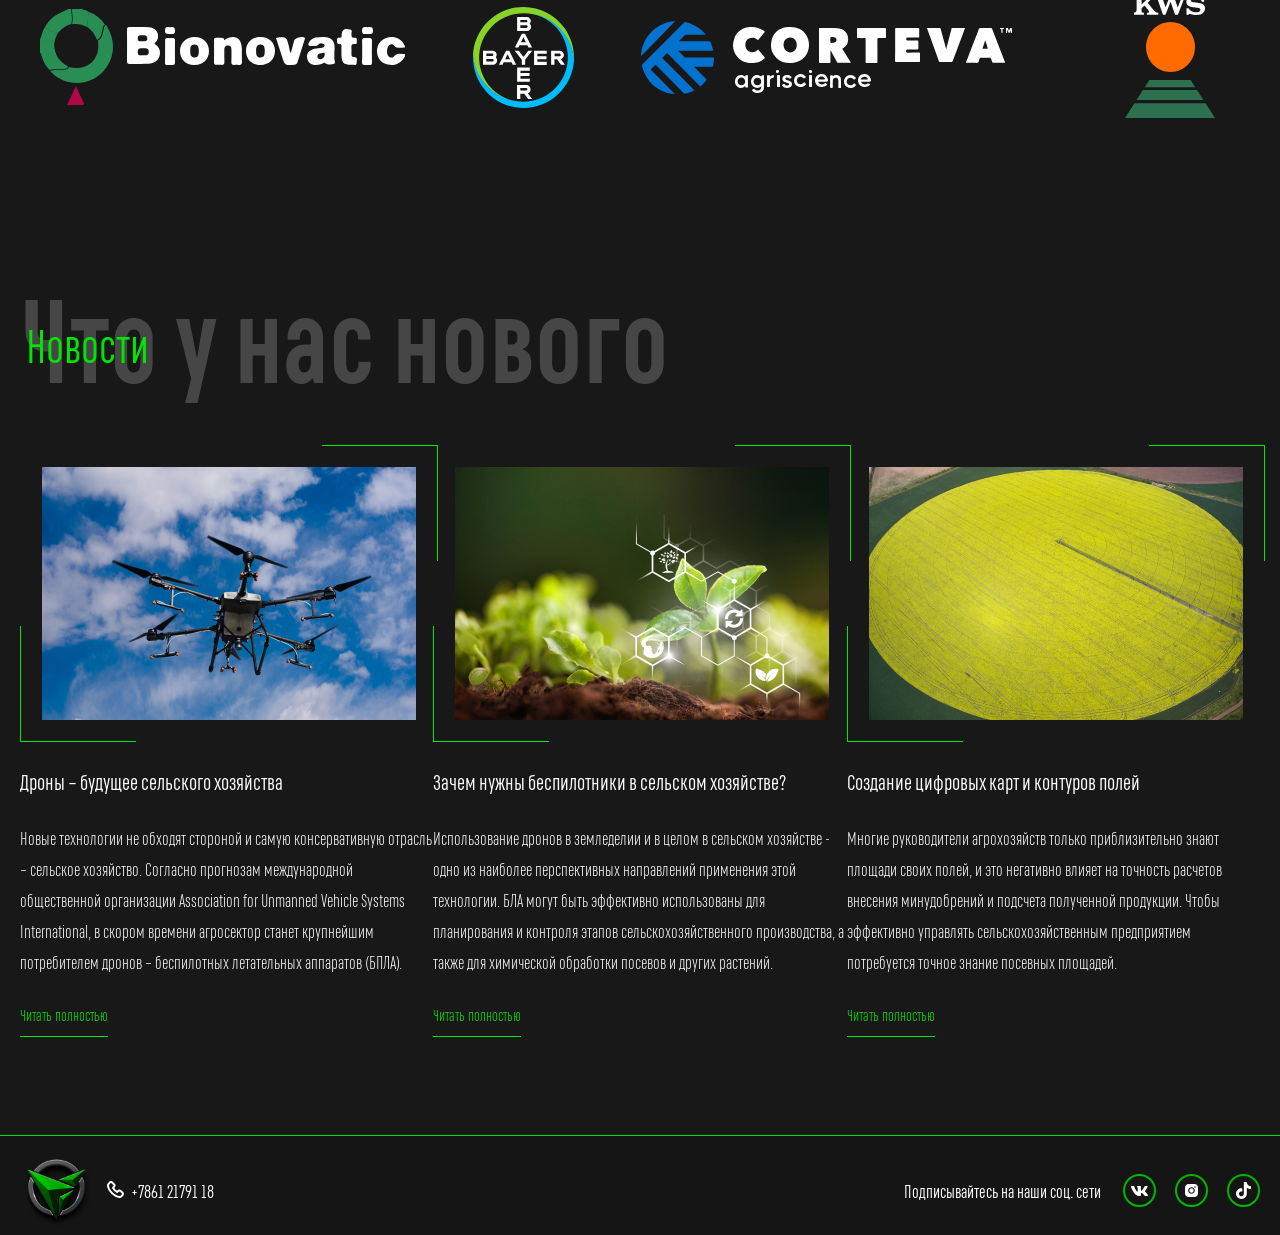
==== commit 2c6ff9a2: "Drone Version 4" ====
--- a/index.html
+++ b/index.html
@@ -50,7 +50,7 @@
                         <button id="arrowBgLeft">
                             <img src="img/arrow.svg" alt="arrow">
                         </button>
-                            <ul class="points">
+                            <ul class="points" id="pointsMain">
                                 <li class="active" id="pointBg"></li>
                                 <li id="pointBg"></li>
                                 <li id="pointBg"></li>
--- a/style/main.css
+++ b/style/main.css
@@ -356,6 +356,7 @@
 }
 
 .main {
+  background-position-x: -2px;
   z-index: -10;
   background-image: url("../img/bgFirst.jpg");
   background-repeat: no-repeat;
@@ -838,6 +839,46 @@
     top: 0;
     background-image: url("../img/backGray768.png");
   }
+  .main .plush {
+    right: 246px;
+    bottom: 40px;
+  }
+  .main .plush__content .plushBg img {
+    width: 74px;
+  }
+  .main .plush__content .textSlide {
+    top: 4px;
+    left: 6px;
+  }
+  .main .plush__content .textSlide #arrowBgRight {
+    margin-bottom: -18px;
+  }
+  .main .plush__content .textSlide button img {
+    width: 15px;
+  }
+  .main .plush__content .textSlide .points {
+    margin-bottom: -8px;
+    gap: 3px;
+  }
+  .main .plush__content .textSlide .points li:nth-child(2) {
+    margin-top: 5px;
+  }
+  .main .plush__content .textSlide .points li:nth-child(3) {
+    margin-top: 10px;
+  }
+  .main .plush__content .textSlide .points li:nth-child(4) {
+    margin-top: 15px;
+  }
+  .main .plush__content .textSlide .points li:nth-child(5) {
+    margin-top: 20px;
+  }
+  .main .plush__content .textSlide .points li:nth-child(6) {
+    margin-top: 25px;
+  }
+  .main .plush__content .textSlide .points li {
+    width: 3px;
+    height: 3px;
+  }
   .index {
     padding: 44px 0 28px 0;
   }
@@ -845,46 +886,6 @@
     font-size: 30px;
     max-width: 337px;
     margin-bottom: 78px;
-  }
-  .index .plush {
-    right: 246px;
-    bottom: 40px;
-  }
-  .index .plush__content .plushBg img {
-    width: 74px;
-  }
-  .index .plush__content .textSlide {
-    top: 4px;
-    left: 6px;
-  }
-  .index .plush__content .textSlide #arrowBgRight {
-    margin-bottom: -18px;
-  }
-  .index .plush__content .textSlide button img {
-    width: 15px;
-  }
-  .index .plush__content .textSlide .points {
-    margin-bottom: -8px;
-    gap: 3px;
-  }
-  .index .plush__content .textSlide .points li:nth-child(2) {
-    margin-top: 5px;
-  }
-  .index .plush__content .textSlide .points li:nth-child(3) {
-    margin-top: 10px;
-  }
-  .index .plush__content .textSlide .points li:nth-child(4) {
-    margin-top: 15px;
-  }
-  .index .plush__content .textSlide .points li:nth-child(5) {
-    margin-top: 20px;
-  }
-  .index .plush__content .textSlide .points li:nth-child(6) {
-    margin-top: 25px;
-  }
-  .index .plush__content .textSlide .points li {
-    width: 3px;
-    height: 3px;
   }
   .index .lines {
     bottom: 101px;
@@ -1109,37 +1110,37 @@
     background-size: 718px 274px;
     background-position-x: -301px;
   }
-  .index .plush {
+  .main .plush {
     top: 196px;
     right: 159px;
     bottom: initial;
   }
-  .index .plush__content .plushBg img {
+  .main .plush__content .plushBg img {
     width: 61px;
   }
-  .index .plush__content .textSlide #arrowBgRight {
+  .main .plush__content .textSlide #arrowBgRight {
     margin-bottom: -15px;
   }
-  .index .plush__content .textSlide {
+  .main .plush__content .textSlide {
     top: 2px;
     left: 4px;
   }
-  .index .plush__content .textSlide .points li:nth-child(2) {
+  .main .plush__content .textSlide .points li:nth-child(2) {
     margin-top: 4px;
   }
-  .index .plush__content .textSlide .points li:nth-child(3) {
+  .main .plush__content .textSlide .points li:nth-child(3) {
     margin-top: 8px;
   }
-  .index .plush__content .textSlide .points li:nth-child(4) {
+  .main .plush__content .textSlide .points li:nth-child(4) {
     margin-top: 12px;
   }
-  .index .plush__content .textSlide .points li:nth-child(5) {
+  .main .plush__content .textSlide .points li:nth-child(5) {
     margin-top: 16px;
   }
-  .index .plush__content .textSlide .points li:nth-child(6) {
+  .main .plush__content .textSlide .points li:nth-child(6) {
     margin-top: 20px;
   }
-  .index .plush__content .textSlide .points {
+  .main .plush__content .textSlide .points {
     margin-bottom: -6px;
     gap: 1px;
   }
@@ -1396,4 +1397,72 @@
 
 .mapImg img:nth-child(2) {
   display: none;
+}
+
+.ento {
+  padding: 110px 0 30px 0;
+}
+.ento__text {
+  padding-left: 10px;
+}
+.ento__text h1 {
+  font-family: var(--font-family);
+  font-weight: 400;
+  font-size: 72px;
+  max-width: 487px;
+  color: #fff;
+}
+.ento__text p {
+  font-family: var(--font-family);
+  font-weight: 400;
+  font-size: 24px;
+  line-height: 167%;
+  color: #fff;
+  max-width: 458px;
+  margin: 40px 0 70px 0;
+}
+.ento__text ul {
+  display: grid;
+  grid-template-columns: repeat(3, 233px);
+  grid-template-rows: repeat(2, 75px);
+}
+.ento__text ul li:nth-child(1) {
+  grid-area: 1/1/2/2;
+}
+.ento__text ul li:nth-child(2) {
+  grid-area: 1/2/2/3;
+}
+.ento__text ul li:nth-child(3) {
+  grid-area: 1/3/2/4;
+}
+.ento__text ul li:nth-child(3) p {
+  font-size: 24px;
+  line-height: 167%;
+}
+.ento__text ul li:nth-child(4) {
+  grid-area: 2/1/3/2;
+}
+.ento__text ul li:nth-child(5) {
+  grid-area: 2/2/3/3;
+}
+.ento__text ul li:nth-child(6) {
+  grid-area: 2/3/3/4;
+}
+.ento__text ul li:nth-child(6) p {
+  font-size: 24px;
+  line-height: 167%;
+}
+.ento__text ul li {
+  gap: 12px;
+  display: flex;
+  align-items: start;
+}
+.ento__text ul li p {
+  margin: 0;
+  max-width: 179px;
+  font-family: var(--font-family);
+  font-weight: 400;
+  font-size: 18px;
+  line-height: 222%;
+  color: #fff;
 }/*# sourceMappingURL=main.css.map */
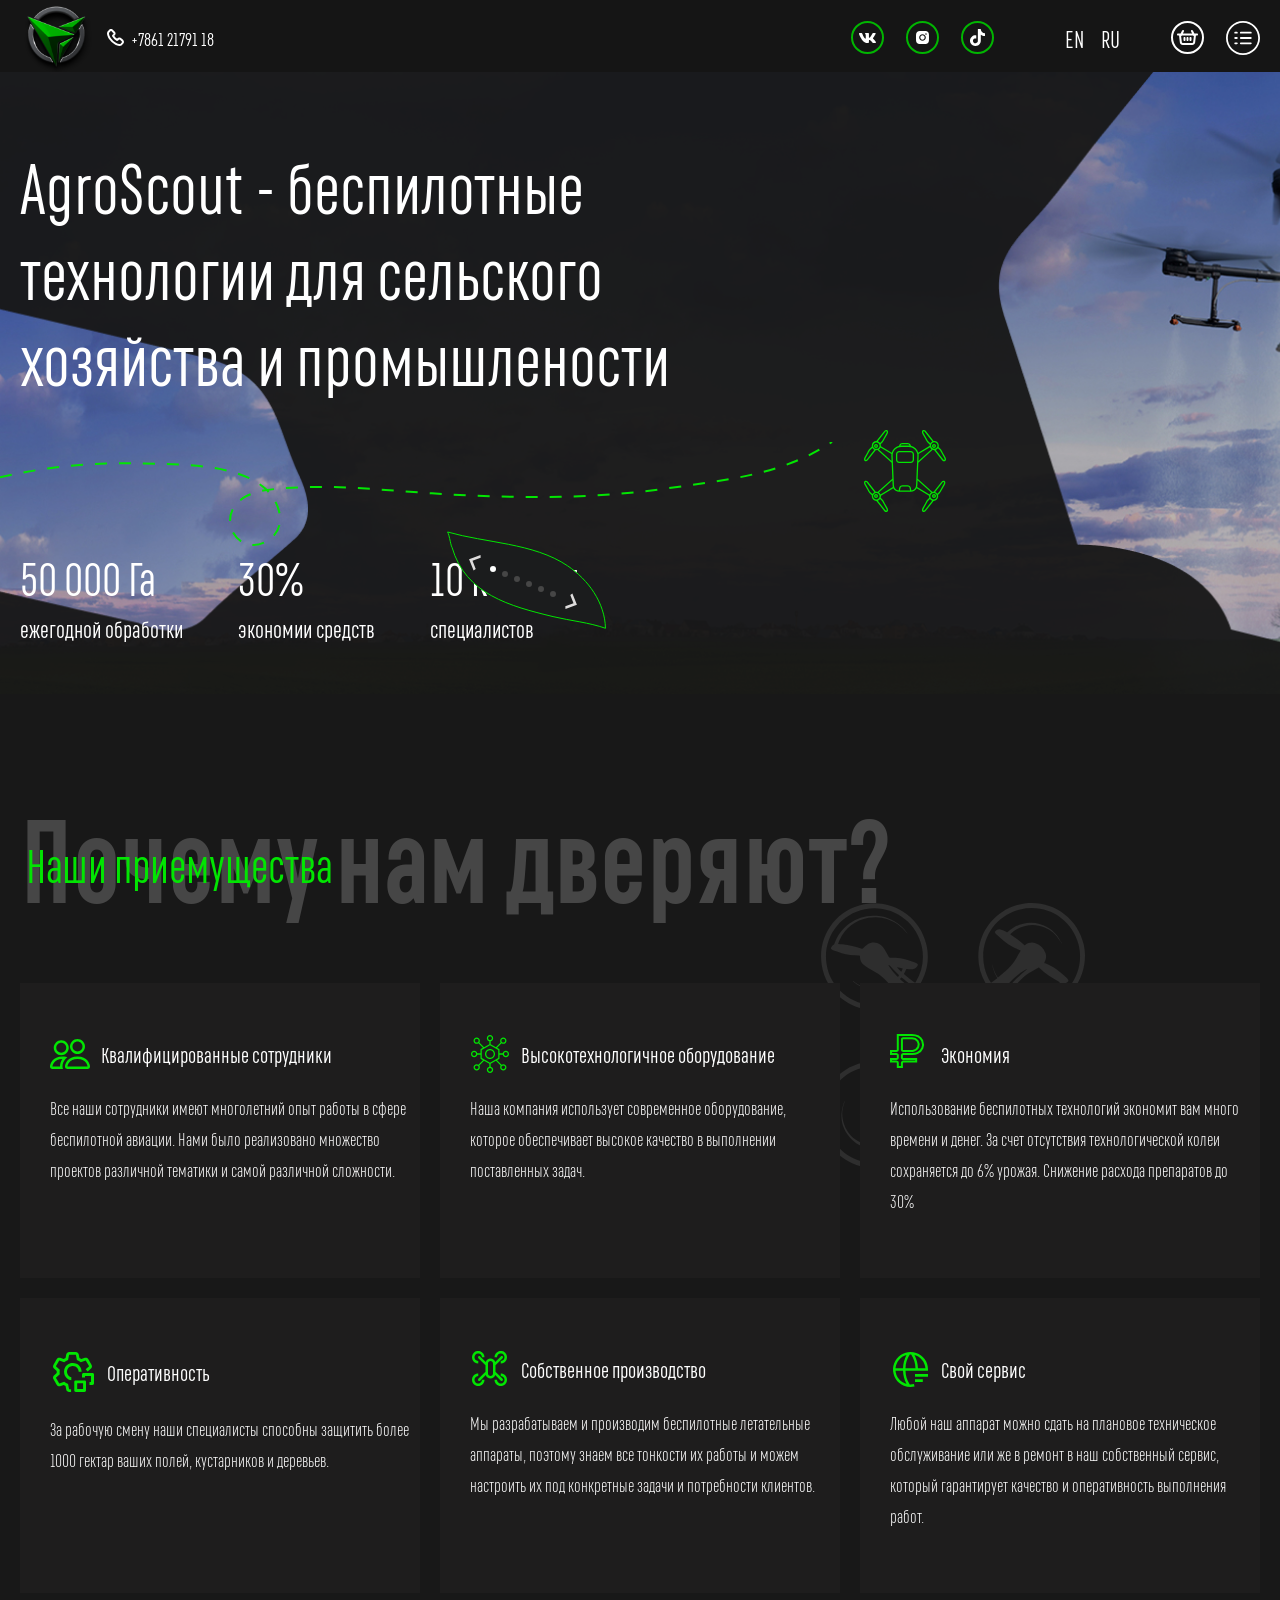
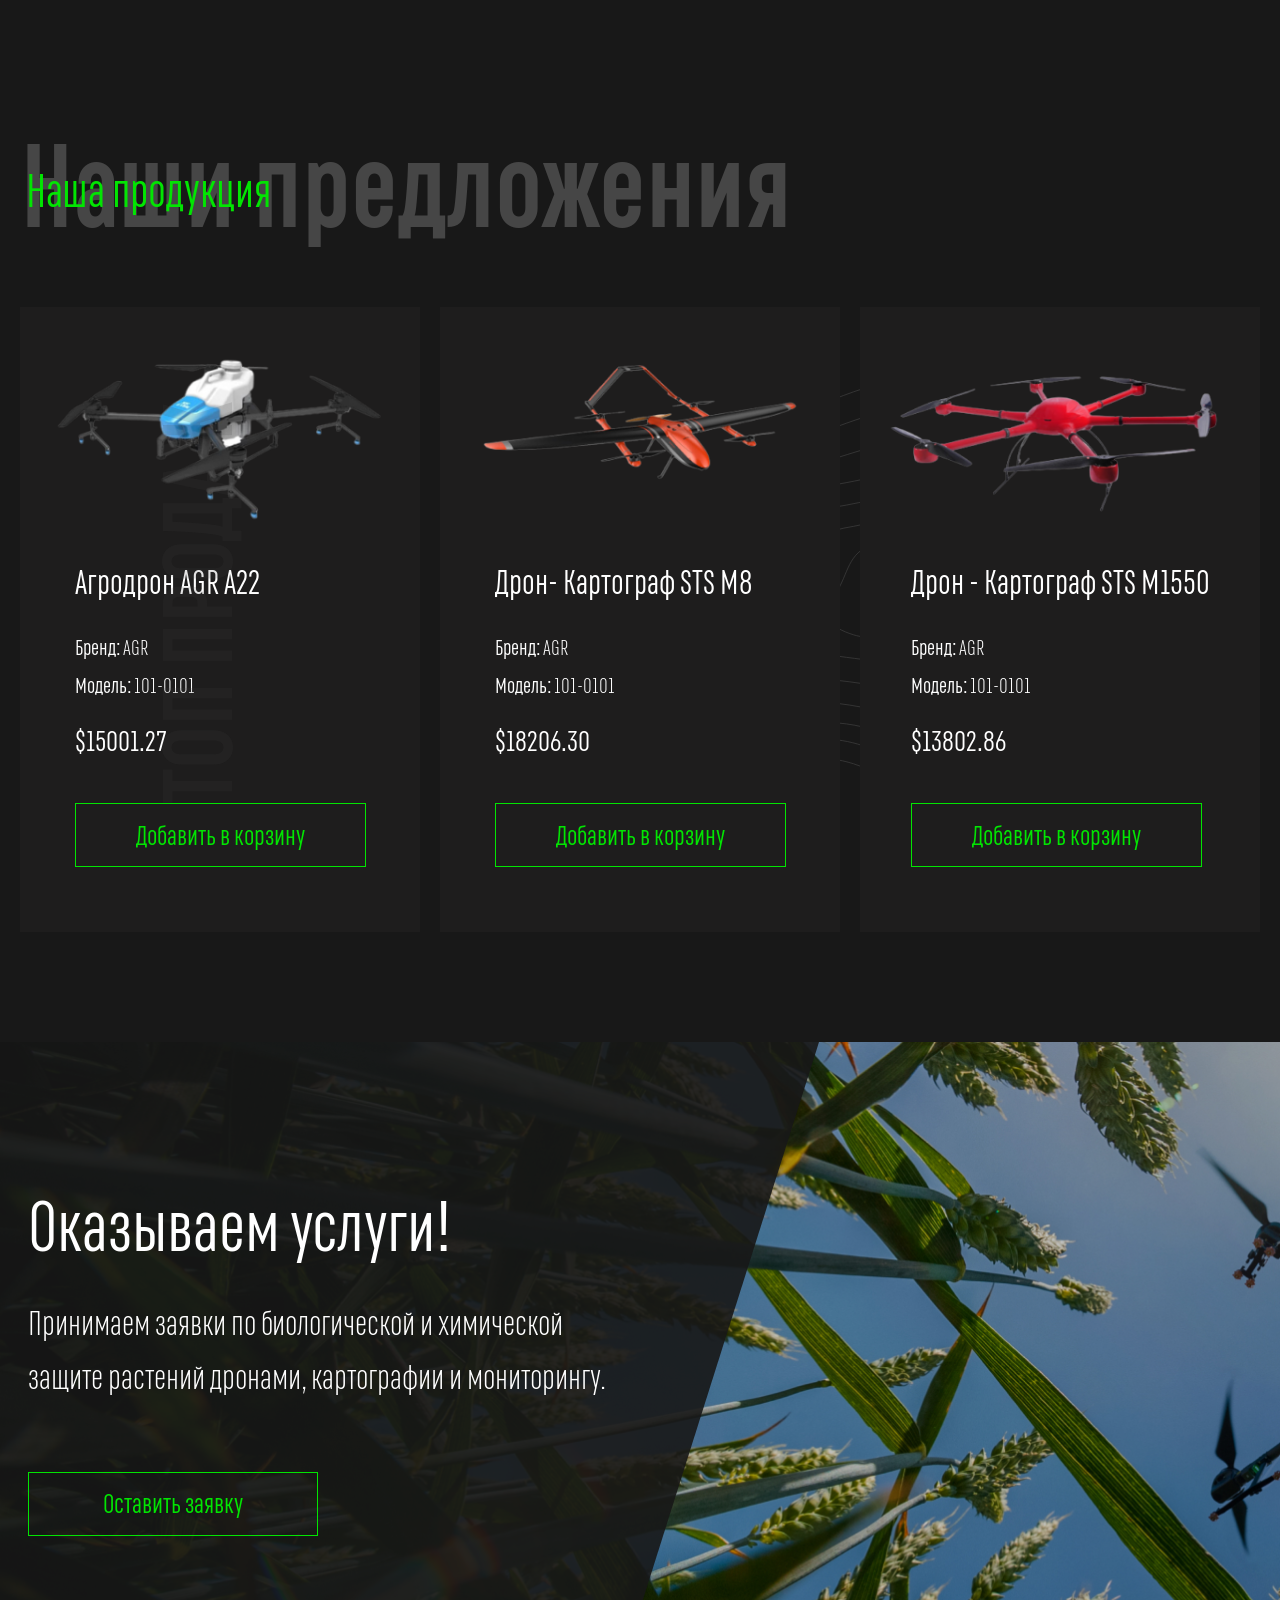
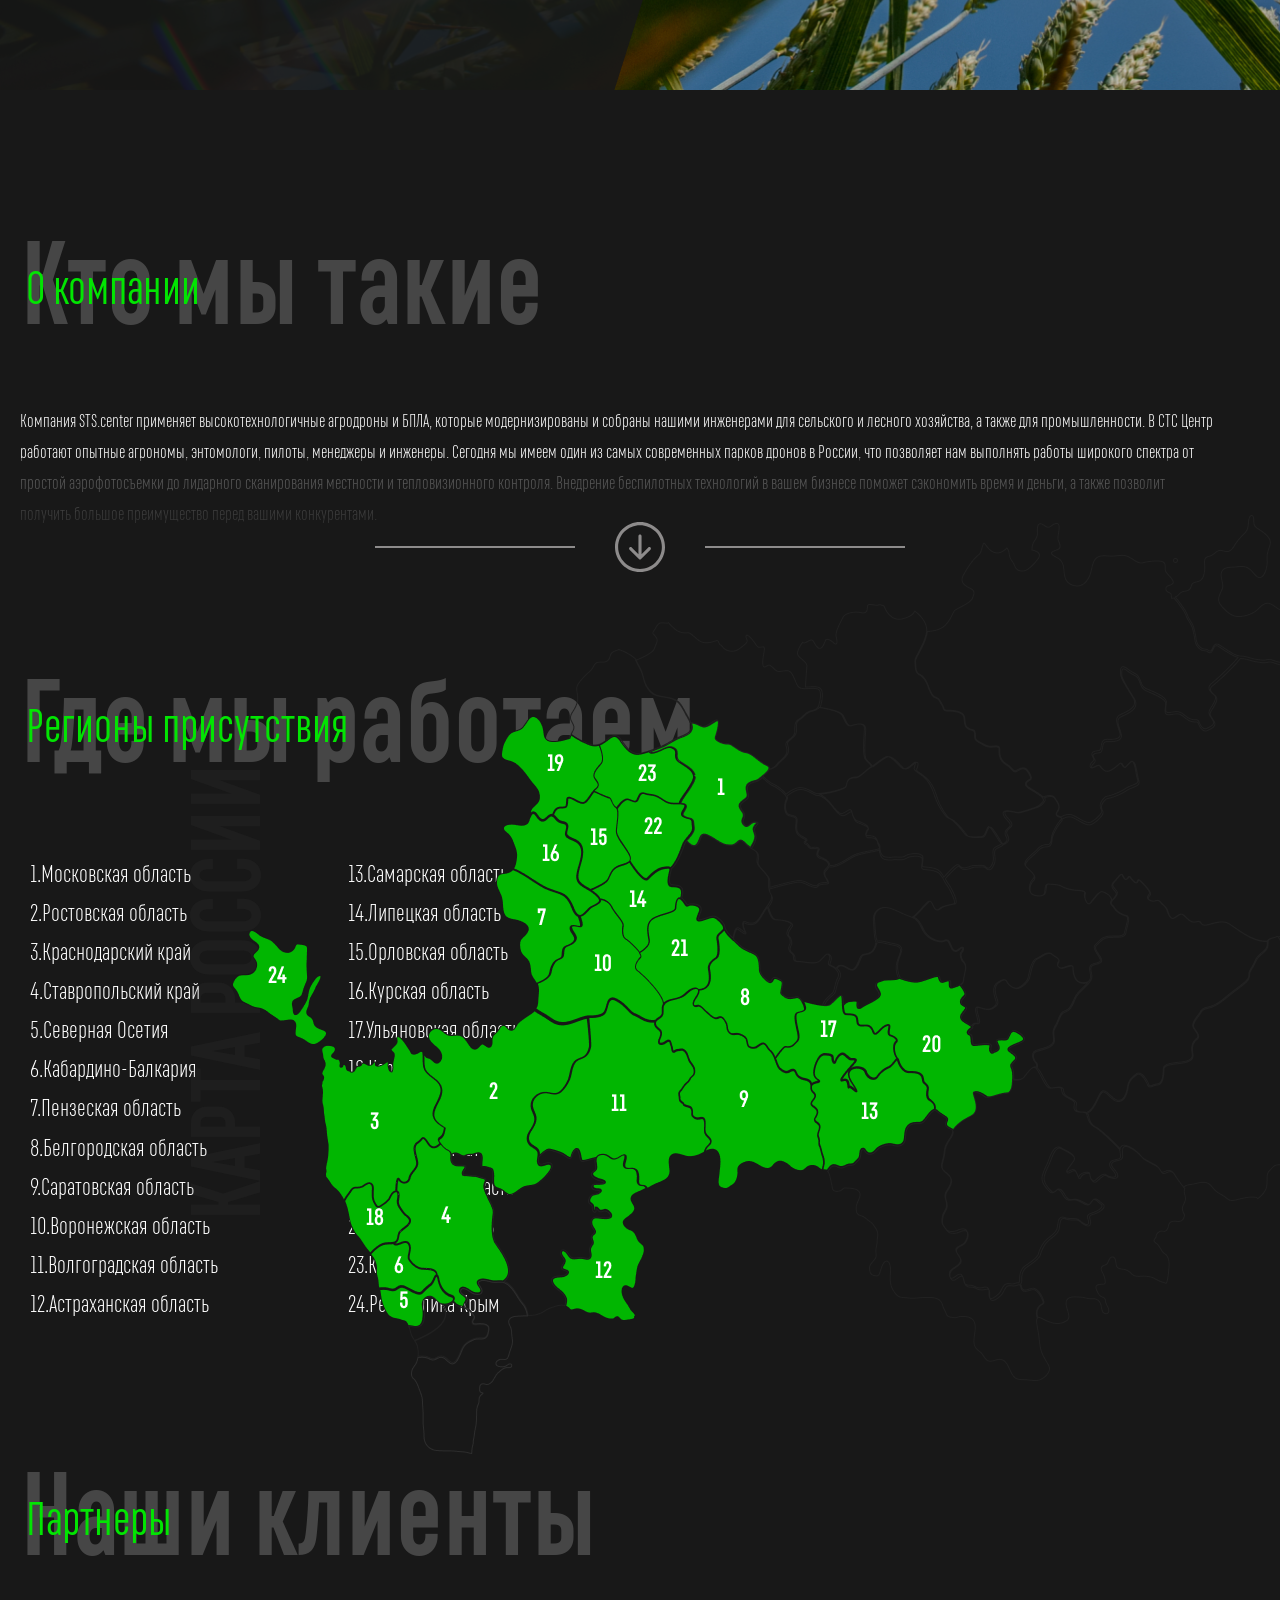
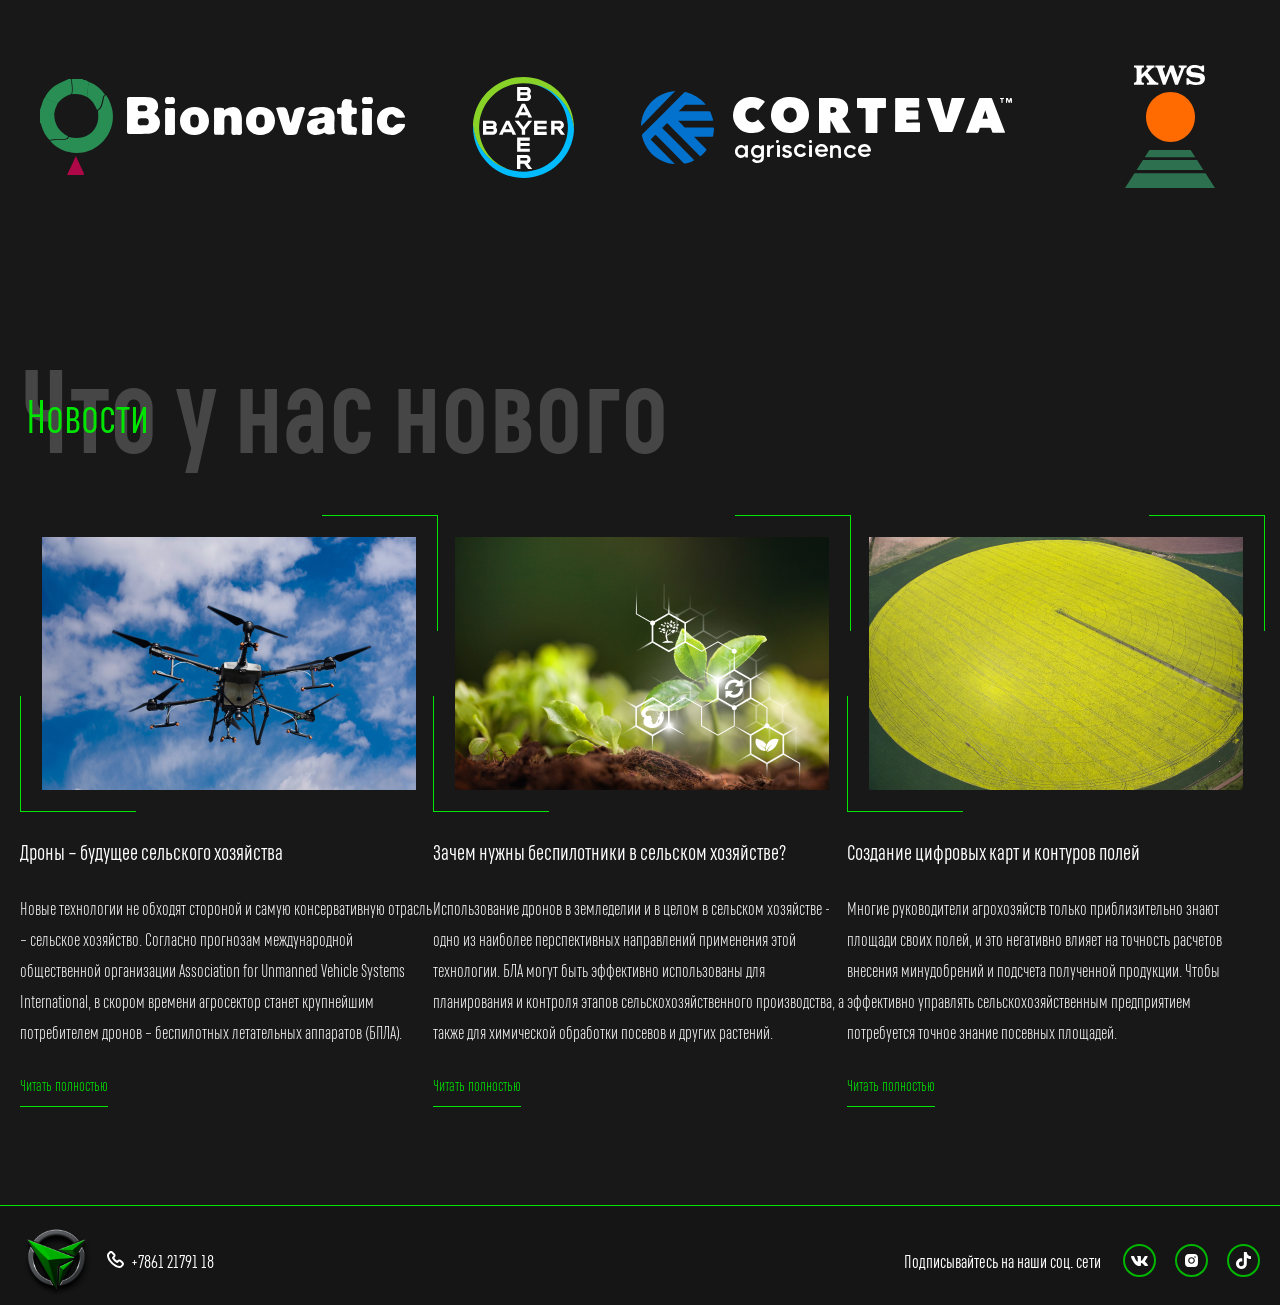
==== commit 65879ab9: "BMap Ver5" ====
--- a/index.html
+++ b/index.html
@@ -174,7 +174,7 @@
             </div>
         </div>
     </section>
-    <section class="about">
+    <section class="textV about">
         <div class="container">
             <h2 class="title">Кто мы такие<span>О компании</span></h2>
             <div class="textTran">
--- a/style/main.css
+++ b/style/main.css
@@ -678,14 +678,10 @@
   padding: 14px 74px 20px 74px;
 }
 
-.about {
-  padding: 110px 0;
-}
-.about .textTran {
-  margin-top: 60px;
+.textV .textTran {
   position: relative;
 }
-.about .textTran p {
+.textV .textTran p {
   max-width: 1195px;
   font-family: var(--font-family);
   font-weight: 300;
@@ -693,10 +689,10 @@
   line-height: 172%;
   color: #fff;
 }
-.about .textTran .blockView {
+.textV .textTran .blockView {
   width: 100%;
 }
-.about .textTran .blockView .dark {
+.textV .textTran .blockView .dark {
   position: absolute;
   top: 54px;
   left: 0;
@@ -704,7 +700,7 @@
   width: 100%;
   background: linear-gradient(0deg, #181818 0%, rgba(24, 24, 24, 0.63) 100%);
 }
-.about .textTran .blockView .arr {
+.textV .textTran .blockView .arr {
   position: absolute;
   bottom: -44px;
   left: 50%;
@@ -714,22 +710,31 @@
   justify-content: center;
   gap: 40px;
 }
-.about .textTran .blockView .line {
+.textV .textTran .blockView .line {
   background-color: #8d8b8b;
   width: 200px;
   height: 2px;
 }
 
+.about {
+  padding: 110px 0;
+}
+.about .textTran {
+  margin-top: 60px;
+}
+
 .map {
   position: relative;
   padding-bottom: 110px;
 }
 .map .mapImg {
+  pointer-events: none;
   position: absolute;
   right: 0;
   bottom: -23px;
 }
 .map .block {
+  margin-top: 70px;
   display: flex;
   justify-content: flex-start;
   margin-left: 10px;
@@ -1000,18 +1005,18 @@
     font-size: 24px;
     padding: 16px 50px;
   }
+  .textV .textTran .blockView .dark {
+    top: initial;
+    bottom: 0;
+  }
+  .textV .textTran p {
+    max-width: 704px;
+  }
   .about {
     padding: 80px 0;
   }
   .about .textTran {
     margin-top: 44px;
-  }
-  .about .textTran .blockView .dark {
-    top: initial;
-    bottom: 0;
-  }
-  .about .textTran p {
-    max-width: 704px;
   }
   .map {
     overflow: hidden;
@@ -1300,25 +1305,25 @@
     text-align: center;
     color: #fff;
   }
+  .textV .textTran p {
+    max-height: 132px;
+    overflow: hidden;
+  }
+  .textV .textTran .blockView .dark {
+    bottom: -34px;
+    height: 69px;
+  }
+  .textV .textTran .blockView .arr {
+    gap: 21px;
+  }
+  .textV .textTran .blockView .arr .line {
+    width: 110px;
+  }
   .about {
     padding: 60px 0 129px 0;
   }
   .about .textTran {
     margin-top: 30px;
-  }
-  .about .textTran p {
-    max-height: 132px;
-    overflow: hidden;
-  }
-  .about .textTran .blockView .dark {
-    bottom: -34px;
-    height: 69px;
-  }
-  .about .textTran .blockView .arr {
-    gap: 21px;
-  }
-  .about .textTran .blockView .arr .line {
-    width: 110px;
   }
   .map .mapImg {
     top: -70px;
@@ -1399,8 +1404,41 @@
   display: none;
 }
 
+.bread ul {
+  display: flex;
+  align-items: center;
+  gap: 0 8px;
+  font-family: var(--font-family);
+  font-weight: 400;
+  font-size: 24px;
+  line-height: 100%;
+  color: #fff;
+}
+.bread ul li a {
+  font-family: var(--font-family);
+  font-weight: 400;
+  font-size: 24px;
+  line-height: 100%;
+  color: #fff;
+}
+.bread ul .active a {
+  color: #02e502;
+  pointer-events: none;
+}
+
+.backR {
+  bottom: 360px !important;
+  right: -14px !important;
+  transform: rotate(90deg);
+  left: initial !important;
+}
+
 .ento {
   padding: 110px 0 30px 0;
+}
+.ento .plush {
+  bottom: 62px;
+  right: 678px;
 }
 .ento__text {
   padding-left: 10px;
@@ -1465,4 +1503,430 @@
   font-size: 18px;
   line-height: 222%;
   color: #fff;
+}
+
+.entoBread {
+  padding: 70px 0 30px 0;
+}
+
+.entoServ .textTran p {
+  max-width: 1085px;
+}
+.entoServ .textTran {
+  margin-top: 32px;
+}
+.entoServ .textTran .blockView .dark {
+  top: 40px;
+}
+
+.entoB .backText {
+  left: -52px;
+  bottom: 329px;
+}
+
+.use {
+  padding: 174px 0 75px 0;
+  position: relative;
+}
+.use .block {
+  margin-top: 60px;
+  display: grid;
+  grid-template-columns: repeat(3, 1fr);
+  grid-template-rows: repeat(2, 1fr);
+  grid-column-gap: 20px;
+  grid-row-gap: 20px;
+}
+.use .block .item {
+  padding: 55px 33px 62px 28px;
+  background: #1e1d1d;
+}
+.use .block .item .top {
+  display: flex;
+  align-items: center;
+  gap: 0 13px;
+}
+.use .block .item .top h3 {
+  font-family: var(--font-family);
+  font-weight: 400;
+  font-size: 22px;
+  line-height: 100%;
+  color: #fff;
+}
+.use .block .item .bottom {
+  margin-top: 14px;
+  font-family: var(--font-family);
+  font-weight: 300;
+  font-size: 18px;
+  line-height: 172%;
+  color: #fff;
+  max-width: 359px;
+}
+.use .block .item:nth-child(1) {
+  grid-area: 1/1/2/2;
+}
+.use .block .item:nth-child(2) {
+  grid-area: 1/2/2/3;
+}
+.use .block .item:nth-child(3) {
+  grid-area: 1/3/2/4;
+}
+.use .block .item:nth-child(4) {
+  grid-area: 2/1/3/2;
+}
+.use .block .item:nth-child(5) {
+  grid-area: 2/2/3/3;
+}
+.use .block .item:nth-child(6) {
+  grid-area: 2/3/3/4;
+}
+
+.prob {
+  position: relative;
+  padding-bottom: 75px;
+}
+.prob ul {
+  margin-top: 60px;
+  counter-reset: num;
+  display: flex;
+  flex-wrap: wrap;
+  justify-content: space-between;
+  gap: 40px 0;
+}
+.prob ul li {
+  min-width: 390px;
+  gap: 21px;
+  max-width: 344px;
+  display: flex;
+  align-items: flex-start;
+  counter-increment: num;
+}
+.prob ul li p {
+  font-family: var(--font-family);
+  font-weight: 300;
+  font-size: 24px;
+  line-height: 167%;
+  color: #fff;
+  max-width: 283px;
+}
+.prob ul li .num {
+  margin-top: 14px;
+  content: counter(num);
+}
+.prob ul li .num::before {
+  padding: 7px 16px 9px 16px;
+  content: counter(num);
+  font-family: var(--font-family);
+  font-weight: 400;
+  font-size: 24px;
+  line-height: 100%;
+  color: #fff;
+  border: solid 2px #02e502;
+  border-radius: 50%;
+}
+.prob .grDr {
+  position: absolute;
+  bottom: 48px;
+  left: 0;
+}
+.prob .bgL {
+  position: absolute;
+  right: 102px;
+  bottom: 0px;
+}
+
+.ab {
+  padding-bottom: 110px;
+  position: relative;
+}
+.ab__text {
+  margin-top: 30px;
+  font-family: var(--font-family);
+  font-weight: 300;
+  font-size: 18px;
+  line-height: 172%;
+  color: #fff;
+  max-width: 1043px;
+}
+.ab .left .img {
+  margin-right: -301px;
+}
+.ab .left .gray {
+  padding: 80px 85px 68px 345px;
+}
+.ab .right .img {
+  margin-left: -301px;
+}
+.ab .right .gray {
+  padding: 80px 360px 66px 65px;
+}
+.ab__block {
+  margin-top: 70px;
+  display: flex;
+  align-items: center;
+  justify-content: space-between;
+}
+.ab__block .img {
+  position: relative;
+  padding: 34px;
+}
+.ab__block .img::before {
+  content: "";
+  position: absolute;
+  top: 0;
+  right: 0;
+  width: 134px;
+  height: 134px;
+  border-top: solid #02E502 1px;
+  border-right: solid #02E502 1px;
+}
+.ab__block .img::after {
+  content: "";
+  position: absolute;
+  bottom: 0;
+  left: 0;
+  width: 134px;
+  height: 134px;
+  border-bottom: solid #02E502 1px;
+  border-left: solid #02E502 1px;
+}
+.ab__block .img img {
+  width: 486px;
+}
+.ab__block .gray {
+  box-shadow: 0 40px 60px 0 rgba(0, 0, 0, 0.08);
+  background: #1e1d1d;
+  flex-direction: column;
+  display: flex;
+}
+.ab__block .gray .texts {
+  flex-direction: column;
+  display: flex;
+  gap: 46px;
+}
+.ab__block .gray .texts p {
+  font-family: var(--font-family);
+  font-weight: 300;
+  font-size: 18px;
+  line-height: 172%;
+  max-width: 620px;
+  color: #fff;
+}
+.ab__block .gray .vred {
+  margin-top: 40px;
+  display: flex;
+  flex-direction: column;
+}
+.ab__block .gray .vred h3 {
+  display: flex;
+  align-items: center;
+  gap: 20px;
+  font-family: var(--font-family);
+  font-weight: 400;
+  font-size: 22px;
+  line-height: 100%;
+  color: #fff;
+}
+.ab__block .gray .vred ul {
+  margin-top: 31px;
+  margin-left: 62px;
+  max-width: 380px;
+  display: flex;
+  flex-wrap: wrap;
+  gap: 22px 40px;
+}
+.ab__block .gray .vred ul li {
+  min-width: 100px;
+  display: flex;
+  align-items: center;
+  gap: 12px;
+  font-family: var(--font-family);
+  font-weight: 300;
+  font-size: 18px;
+  line-height: 100%;
+  color: #fff;
+}
+
+.work {
+  position: relative;
+  padding-bottom: 110px;
+}
+.work .lBg {
+  position: absolute;
+  z-index: -10;
+  top: 0px;
+  right: 170px;
+}
+.work .bgKn {
+  position: absolute;
+  z-index: -10;
+  left: 80px;
+  top: 90px;
+}
+.work__block {
+  position: relative;
+  margin-top: 60px;
+  display: grid;
+  grid-template-columns: repeat(4, 1fr);
+  grid-template-rows: repeat(2, 1fr);
+  grid-column-gap: 65px;
+  grid-row-gap: 30px;
+}
+.work__block .itemVis {
+  background: #1e1d1d;
+  box-shadow: 0 40px 60px 0 rgba(0, 0, 0, 0.08);
+  padding: 30px 25px 58px 30px;
+}
+.work__block .itemVis .text {
+  display: flex;
+  align-items: flex-start;
+  gap: 14px;
+}
+.work__block .itemVis .text p {
+  font-family: var(--font-family);
+  font-weight: 300;
+  font-size: 22px;
+  line-height: 173%;
+  color: #fff;
+  min-width: 184px;
+  max-width: 202px;
+}
+.work__block .itemVis .text .num {
+  padding: 7px 16px 9px 16px;
+  margin-top: 10px;
+  border-radius: 50%;
+  border: solid 2px #02e502;
+  font-family: var(--font-family);
+  font-weight: 400;
+  font-size: 24px;
+  line-height: 100%;
+  color: #fff;
+}
+.work__block .itemT {
+  display: flex;
+  align-items: center;
+  justify-content: center;
+}
+.work__block .itemT p {
+  text-align: center;
+  font-family: var(--font-family);
+  font-weight: 700;
+  font-size: 50px;
+  line-height: 120%;
+  text-transform: uppercase;
+  color: rgba(70, 70, 70, 0.15);
+  min-width: 200px;
+  max-width: 320px;
+  text-shadow: 4px 4px 12px rgba(0, 0, 0, 0.25);
+}
+.work__block .arr1 {
+  position: absolute;
+  transform: rotate(24deg);
+  bottom: 210px;
+  left: 266px;
+}
+.work__block .arr2 {
+  position: absolute;
+  transform: rotate(-74deg);
+  bottom: 210px;
+  left: 631px;
+}
+.work__block .arr3 {
+  transform: rotate(24deg);
+  bottom: 210px;
+  right: 180px;
+  position: absolute;
+}
+
+.email {
+  position: relative;
+  padding: 110px 0;
+}
+.email__block {
+  background: #1e1d1d;
+  padding: 23px 178px 116px 69px;
+}
+.email__block p {
+  font-family: var(--font-family);
+  font-weight: 400;
+  font-size: 24px;
+  line-height: 167%;
+  color: #fff;
+  max-width: 524px;
+  margin-top: 30px;
+}
+.email__block form {
+  position: relative;
+  z-index: 10;
+  margin: 50px 0 20px 0;
+  display: flex;
+  align-items: flex-end;
+  justify-content: space-between;
+}
+.email__block form .inputs {
+  display: flex;
+  align-items: center;
+  gap: 42px;
+}
+.email__block form .inputs .input {
+  position: relative;
+  cursor: pointer;
+}
+.email__block form .inputs .input input {
+  cursor: pointer;
+  width: 200px;
+  overflow-x: hidden;
+  caret-color: #4b4a4a;
+  font-family: var(--font-family);
+  font-weight: 500;
+  font-size: 18px;
+  line-height: 100%;
+  color: #fff;
+  padding-bottom: 11px;
+  border-bottom: 1px solid #4b4a4a;
+}
+.email__block form .inputs .input input:not(:-moz-placeholder) + label {
+  bottom: 38px;
+  font-size: 12px;
+  left: 4px;
+}
+.email__block form .inputs .input input:not(:placeholder-shown) + label {
+  bottom: 38px;
+  font-size: 12px;
+  left: 4px;
+}
+.email__block form .inputs .input label {
+  transition: 0.3s;
+  left: 11px;
+  bottom: 15px;
+  position: absolute;
+  font-family: var(--font-family);
+  font-weight: 400;
+  font-size: 18px;
+  line-height: 100%;
+  color: #fff;
+}
+.email__block form button {
+  font-family: var(--font-family);
+  font-weight: 400;
+  font-size: 28px;
+  line-height: 100%;
+  color: #02e502;
+  border: 1px solid #02e502;
+  padding: 12px 52px 18px 52px;
+}
+.email__block a {
+  font-family: var(--font-family);
+  font-weight: 400;
+  font-size: 14px;
+  color: #fff;
+}
+.email .bgLine {
+  position: absolute;
+  top: 20px;
+  right: 200px;
+}
+.email .grDr {
+  position: absolute;
+  top: 0;
+  right: 322px;
 }/*# sourceMappingURL=main.css.map */
